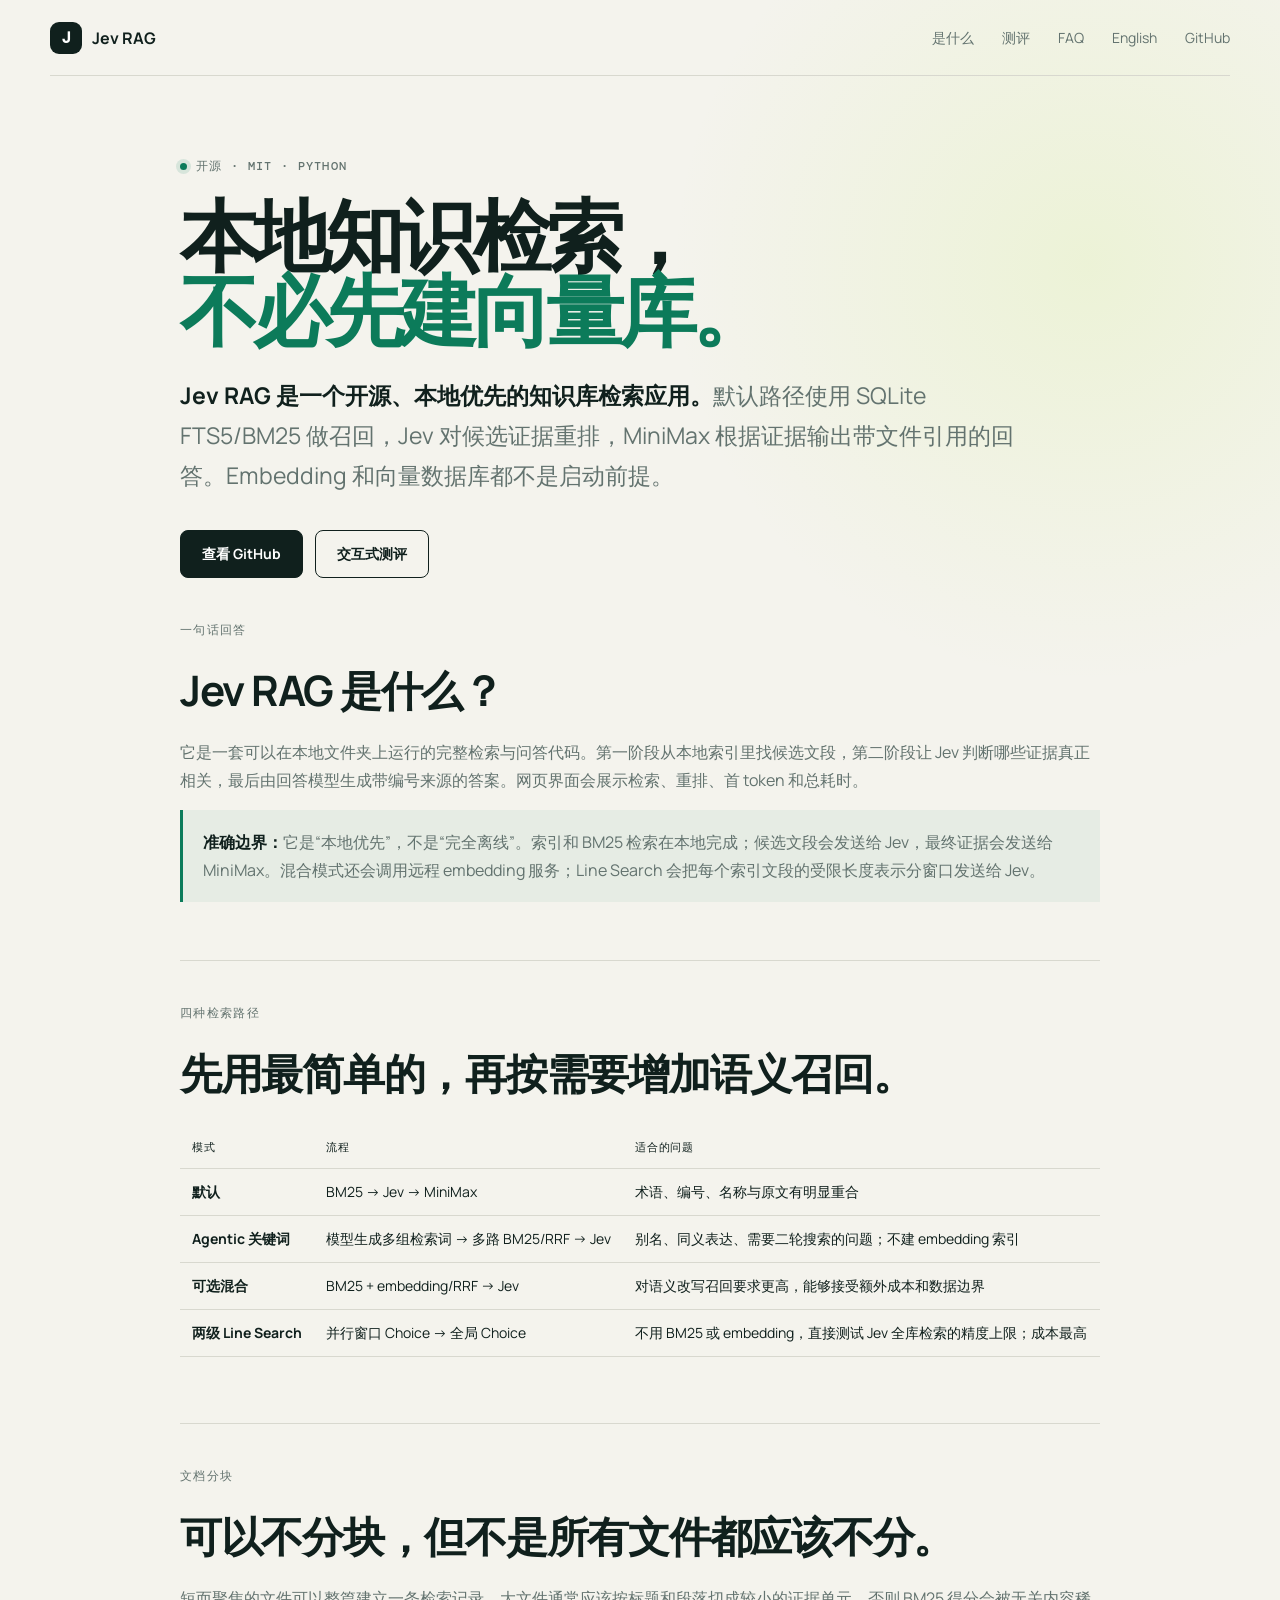
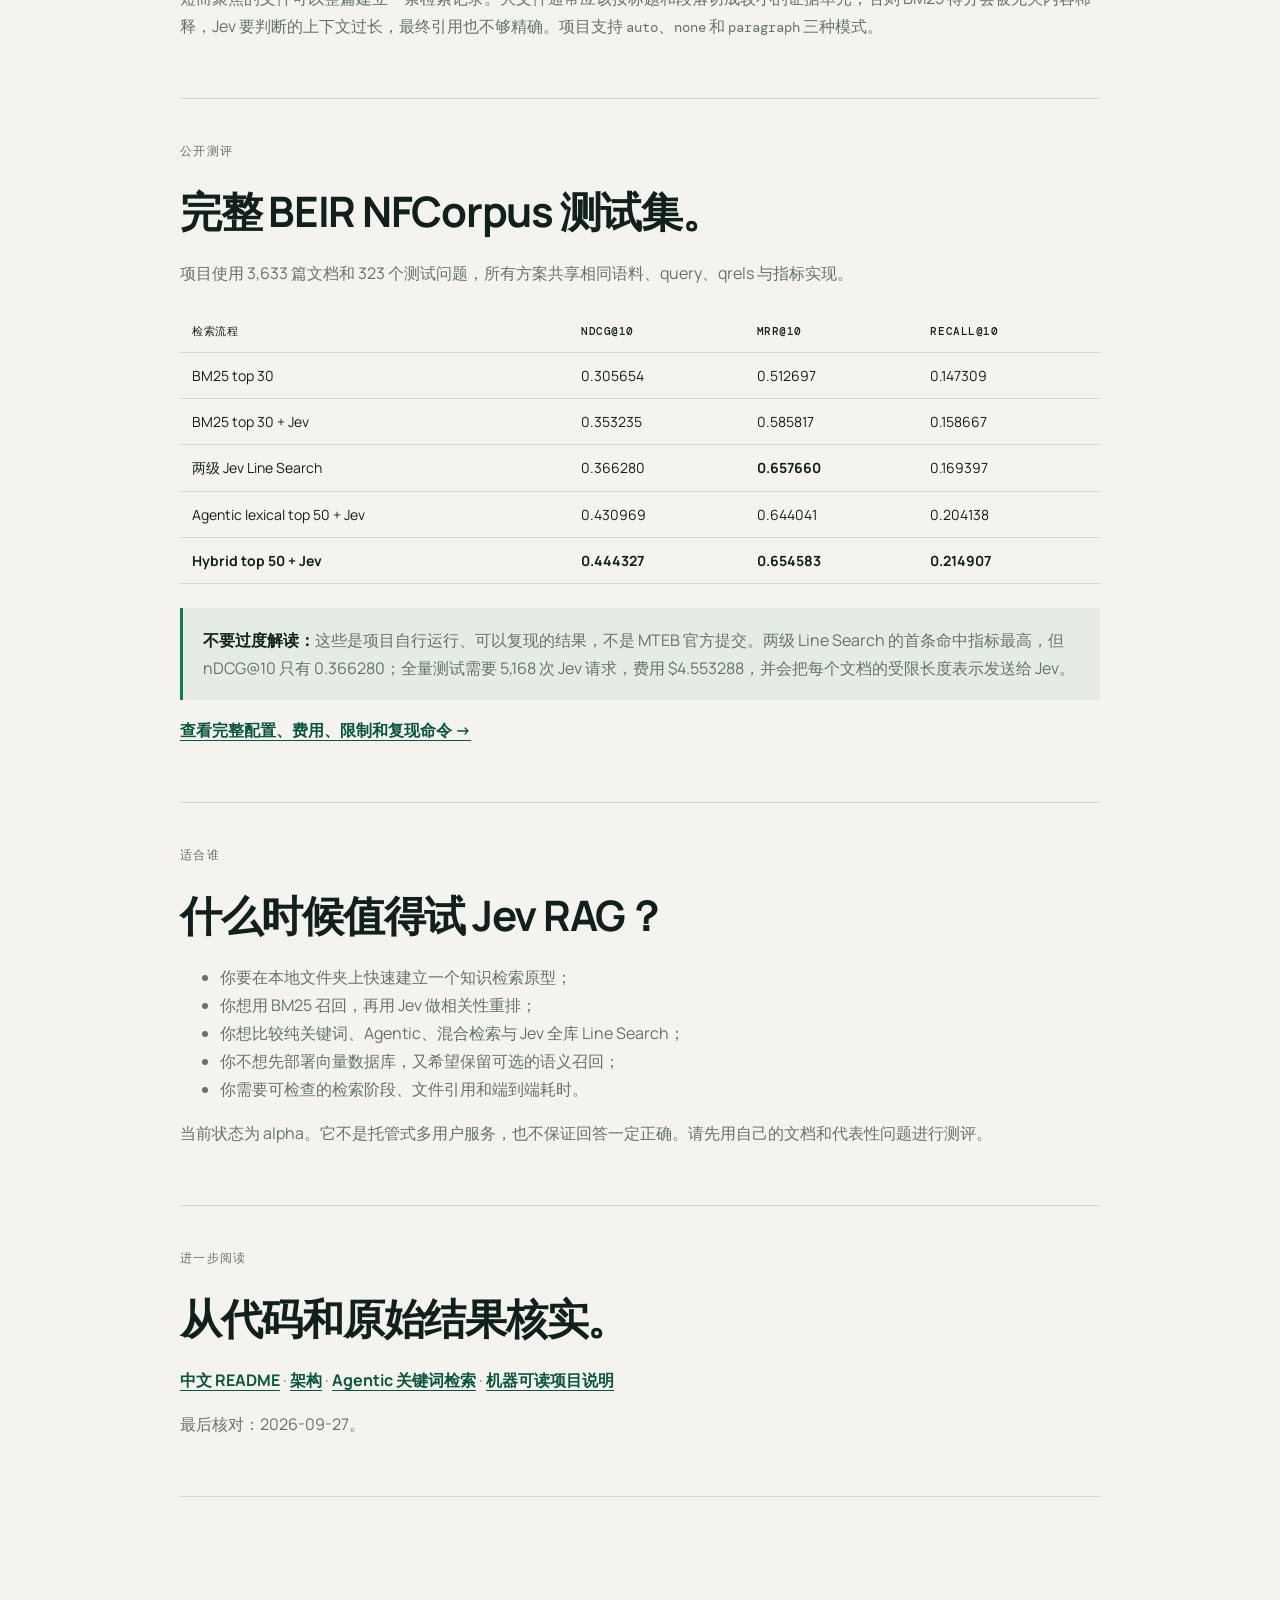
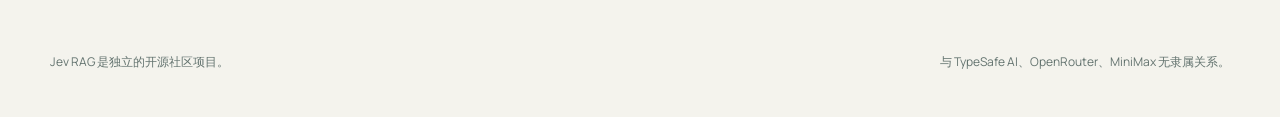
==== site/zh/index.html @ eb1ce89d "Add two-level Jev Line Search" ====
<!doctype html>
<html lang="zh-CN">
  <head>
    <meta charset="utf-8" />
    <meta name="viewport" content="width=device-width, initial-scale=1" />
    <title>Jev RAG 中文介绍 — 不依赖向量数据库的本地知识库检索</title>
    <meta name="description" content="Jev RAG 是一个开源的本地知识库检索工具：默认使用 SQLite BM25 + Jev，也支持 Agentic、Embedding 混合检索与两级 Jev Line Search。" />
    <meta name="robots" content="index, follow, max-image-preview:large, max-snippet:-1" />
    <link rel="canonical" href="https://aifabrice.github.io/jev-rag/zh/" />
    <link rel="alternate" hreflang="en" href="https://aifabrice.github.io/jev-rag/" />
    <link rel="alternate" hreflang="zh-CN" href="https://aifabrice.github.io/jev-rag/zh/" />
    <meta property="og:title" content="Jev RAG — 不依赖向量数据库的本地知识库检索" />
    <meta property="og:description" content="BM25 + Jev 默认路径，并可切换 Agentic、Embedding 与两级 Jev Line Search。" />
    <meta property="og:type" content="website" />
    <meta property="og:url" content="https://aifabrice.github.io/jev-rag/zh/" />
    <meta property="og:image" content="https://raw.githubusercontent.com/aifabrice/jev-rag/main/docs/assets/social-preview.png" />
    <link rel="preconnect" href="https://fonts.googleapis.com" />
    <link rel="preconnect" href="https://fonts.gstatic.com" crossorigin />
    <link href="https://fonts.googleapis.com/css2?family=DM+Mono:wght@400;500&family=Manrope:wght@400;500;600;700&display=swap" rel="stylesheet" />
    <link rel="stylesheet" href="../styles.css" />
    <script type="application/ld+json">
      {
        "@context": "https://schema.org",
        "@type": "TechArticle",
        "headline": "Jev RAG：不依赖向量数据库的本地知识库检索",
        "description": "Jev RAG 中文项目介绍、技术路径、适用场景与公开测评说明。",
        "inLanguage": "zh-CN",
        "dateModified": "2026-09-27",
        "mainEntity": {"@id": "https://aifabrice.github.io/jev-rag/#software"},
        "isPartOf": {"@id": "https://aifabrice.github.io/jev-rag/#website"}
      }
    </script>
  </head>
  <body>
    <div class="page-shell">
      <header class="nav" aria-label="主导航">
        <a class="brand" href="../" aria-label="Jev RAG 首页"><span class="brand-mark" aria-hidden="true">J</span><span>Jev RAG</span></a>
        <nav><a href="#what">是什么</a><a href="#benchmark">测评</a><a href="../faq.html">FAQ</a><a href="../" lang="en">English</a><a href="https://github.com/aifabrice/jev-rag">GitHub</a></nav>
      </header>

      <main class="content-page">
        <p class="eyebrow"><span></span> 开源 · MIT · Python</p>
        <h1>本地知识检索，<br /><em>不必先建向量库。</em></h1>
        <p class="lede"><strong>Jev RAG 是一个开源、本地优先的知识库检索应用。</strong>默认路径使用 SQLite FTS5/BM25 做召回，Jev 对候选证据重排，MiniMax 根据证据输出带文件引用的回答。Embedding 和向量数据库都不是启动前提。</p>
        <div class="hero-actions"><a class="button primary" href="https://github.com/aifabrice/jev-rag">查看 GitHub</a><a class="button secondary" href="../#benchmark">交互式测评</a></div>

        <section id="what">
          <p class="kicker">一句话回答</p>
          <h2>Jev RAG 是什么？</h2>
          <p>它是一套可以在本地文件夹上运行的完整检索与问答代码。第一阶段从本地索引里找候选文段，第二阶段让 Jev 判断哪些证据真正相关，最后由回答模型生成带编号来源的答案。网页界面会展示检索、重排、首 token 和总耗时。</p>
          <p class="source-note"><strong>准确边界：</strong>它是“本地优先”，不是“完全离线”。索引和 BM25 检索在本地完成；候选文段会发送给 Jev，最终证据会发送给 MiniMax。混合模式还会调用远程 embedding 服务；Line Search 会把每个索引文段的受限长度表示分窗口发送给 Jev。</p>
        </section>

        <section>
          <p class="kicker">四种检索路径</p>
          <h2>先用最简单的，再按需要增加语义召回。</h2>
          <table>
            <thead><tr><th>模式</th><th>流程</th><th>适合的问题</th></tr></thead>
            <tbody>
              <tr><td><strong>默认</strong></td><td>BM25 → Jev → MiniMax</td><td>术语、编号、名称与原文有明显重合</td></tr>
              <tr><td><strong>Agentic 关键词</strong></td><td>模型生成多组检索词 → 多路 BM25/RRF → Jev</td><td>别名、同义表达、需要二轮搜索的问题；不建 embedding 索引</td></tr>
              <tr><td><strong>可选混合</strong></td><td>BM25 + embedding/RRF → Jev</td><td>对语义改写召回要求更高，能够接受额外成本和数据边界</td></tr>
              <tr><td><strong>两级 Line Search</strong></td><td>并行窗口 Choice → 全局 Choice</td><td>不用 BM25 或 embedding，直接测试 Jev 全库检索的精度上限；成本最高</td></tr>
            </tbody>
          </table>
        </section>

        <section>
          <p class="kicker">文档分块</p>
          <h2>可以不分块，但不是所有文件都应该不分。</h2>
          <p>短而聚焦的文件可以整篇建立一条检索记录。大文件通常应该按标题和段落切成较小的证据单元，否则 BM25 得分会被无关内容稀释，Jev 要判断的上下文过长，最终引用也不够精确。项目支持 <code>auto</code>、<code>none</code> 和 <code>paragraph</code> 三种模式。</p>
        </section>

        <section id="benchmark">
          <p class="kicker">公开测评</p>
          <h2>完整 BEIR NFCorpus 测试集。</h2>
          <p>项目使用 3,633 篇文档和 323 个测试问题，所有方案共享相同语料、query、qrels 与指标实现。</p>
          <table>
            <thead><tr><th>检索流程</th><th>nDCG@10</th><th>MRR@10</th><th>Recall@10</th></tr></thead>
            <tbody>
              <tr><td>BM25 top 30</td><td>0.305654</td><td>0.512697</td><td>0.147309</td></tr>
              <tr><td>BM25 top 30 + Jev</td><td>0.353235</td><td>0.585817</td><td>0.158667</td></tr>
              <tr><td>两级 Jev Line Search</td><td>0.366280</td><td><strong>0.657660</strong></td><td>0.169397</td></tr>
              <tr><td>Agentic lexical top 50 + Jev</td><td>0.430969</td><td>0.644041</td><td>0.204138</td></tr>
              <tr><td><strong>Hybrid top 50 + Jev</strong></td><td><strong>0.444327</strong></td><td><strong>0.654583</strong></td><td><strong>0.214907</strong></td></tr>
            </tbody>
          </table>
          <p class="source-note"><strong>不要过度解读：</strong>这些是项目自行运行、可以复现的结果，不是 MTEB 官方提交。两级 Line Search 的首条命中指标最高，但 nDCG@10 只有 0.366280；全量测试需要 5,168 次 Jev 请求，费用 $4.553288，并会把每个文档的受限长度表示发送给 Jev。</p>
          <p><a class="text-link" href="https://github.com/aifabrice/jev-rag/blob/main/benchmarks/NFCORPUS_RESULTS.md">查看完整配置、费用、限制和复现命令 →</a></p>
        </section>

        <section>
          <p class="kicker">适合谁</p>
          <h2>什么时候值得试 Jev RAG？</h2>
          <ul>
            <li>你要在本地文件夹上快速建立一个知识检索原型；</li>
            <li>你想用 BM25 召回，再用 Jev 做相关性重排；</li>
            <li>你想比较纯关键词、Agentic、混合检索与 Jev 全库 Line Search；</li>
            <li>你不想先部署向量数据库，又希望保留可选的语义召回；</li>
            <li>你需要可检查的检索阶段、文件引用和端到端耗时。</li>
          </ul>
          <p>当前状态为 alpha。它不是托管式多用户服务，也不保证回答一定正确。请先用自己的文档和代表性问题进行测评。</p>
        </section>

        <section>
          <p class="kicker">进一步阅读</p>
          <h2>从代码和原始结果核实。</h2>
          <p><a class="text-link" href="https://github.com/aifabrice/jev-rag/blob/main/README.zh-CN.md">中文 README</a> · <a class="text-link" href="https://github.com/aifabrice/jev-rag/blob/main/docs/ARCHITECTURE.md">架构</a> · <a class="text-link" href="https://github.com/aifabrice/jev-rag/blob/main/docs/AGENTIC_LEXICAL_SEARCH_ZH.md">Agentic 关键词检索</a> · <a class="text-link" href="../llms.txt">机器可读项目说明</a></p>
          <p>最后核对：2026-09-27。</p>
        </section>
      </main>

      <footer><span>Jev RAG 是独立的开源社区项目。</span><span>与 TypeSafe AI、OpenRouter、MiniMax 无隶属关系。</span></footer>
    </div>
  </body>
</html>
---- site/styles.css ----
:root {
  --ink: #10201d; --muted: #63736f; --paper: #f4f3ed; --panel: #fbfaf5;
  --line: #d8d8cf; --green: #0c7b5a; --green-deep: #07563f; --lime: #c9f071;
  --orange: #e28743; --mono: "DM Mono", ui-monospace, SFMono-Regular, Menlo, monospace;
  --sans: "Manrope", system-ui, sans-serif;
}
* { box-sizing: border-box; }
html { scroll-behavior: smooth; }
body { margin: 0; color: var(--ink); background: radial-gradient(circle at 85% 8%, rgba(201,240,113,.18), transparent 26rem), var(--paper); font-family: var(--sans); }
a { color: inherit; } button { font: inherit; }
.page-shell { width: min(1180px, calc(100% - 40px)); margin: 0 auto; }
.nav { min-height: 76px; display: flex; align-items: center; justify-content: space-between; border-bottom: 1px solid var(--line); }
.brand { display: inline-flex; align-items: center; gap: 10px; font-weight: 700; text-decoration: none; }
.brand-mark { width: 32px; height: 32px; display: grid; place-items: center; color: white; background: var(--ink); border-radius: 9px; font-family: var(--mono); }
.nav nav { display: flex; gap: 28px; } .nav nav a { font-size: 14px; color: var(--muted); text-decoration: none; } .nav nav a:hover { color: var(--ink); }
.hero { padding: 104px 0 70px; max-width: 960px; }
.eyebrow, .kicker { margin: 0 0 20px; color: var(--green-deep); font: 500 12px/1 var(--mono); letter-spacing: .11em; text-transform: uppercase; }
.eyebrow { display: flex; align-items: center; gap: 9px; } .eyebrow span { width: 7px; height: 7px; border-radius: 50%; background: var(--green); box-shadow: 0 0 0 4px rgba(12,123,90,.12); }
h1, h2, h3, p { margin-top: 0; }
h1 { margin-bottom: 28px; font-size: clamp(52px, 8vw, 98px); line-height: .96; letter-spacing: -.062em; font-weight: 600; }
h1 em { color: var(--green); font-style: normal; }
.lede { max-width: 790px; color: var(--muted); font-size: clamp(18px, 2.2vw, 23px); line-height: 1.65; }
.hero-actions { display: flex; flex-wrap: wrap; gap: 12px; margin-top: 34px; }
.button { display: inline-flex; min-height: 48px; padding: 0 21px; align-items: center; justify-content: center; border: 1px solid var(--ink); border-radius: 8px; font-size: 14px; font-weight: 700; text-decoration: none; transition: transform .18s ease, box-shadow .18s ease; }
.button:hover { transform: translateY(-2px); box-shadow: 0 8px 24px rgba(16,32,29,.12); } .button.primary { color: white; background: var(--ink); } .button.secondary { background: transparent; }
.command { width: fit-content; max-width: 100%; margin-top: 28px; padding: 13px 14px; display: flex; align-items: center; gap: 10px; color: #dce9e5; background: #172724; border: 1px solid #2e3f3b; border-radius: 8px; font: 13px var(--mono); }
.command > span { color: var(--lime); } .command code { overflow: hidden; text-overflow: ellipsis; white-space: nowrap; } .command button { margin-left: auto; padding: 5px 8px; color: #a9bbb6; background: transparent; border: 0; cursor: pointer; font: 11px var(--mono); }
.proof-grid { display: grid; grid-template-columns: repeat(4, 1fr); border: 1px solid var(--line); border-radius: 12px; overflow: hidden; background: rgba(251,250,245,.65); }
.proof-grid article { min-height: 150px; padding: 26px; border-right: 1px solid var(--line); display: flex; flex-direction: column; justify-content: space-between; } .proof-grid article:last-child { border-right: 0; }
.proof-grid strong { font: 500 38px var(--mono); } .proof-grid span { max-width: 180px; color: var(--muted); font-size: 13px; line-height: 1.45; }
.section { padding: 112px 0; border-bottom: 1px solid var(--line); }
.section-heading { display: grid; grid-template-columns: 1.2fr .8fr; gap: 80px; align-items: end; margin-bottom: 48px; }
.section h2 { margin-bottom: 0; font-size: clamp(36px, 5vw, 62px); line-height: 1.04; letter-spacing: -.045em; }
.section-heading > p { margin-bottom: 4px; color: var(--muted); line-height: 1.7; }
.benchmark-panel { display: grid; grid-template-columns: 390px 1fr; border: 1px solid var(--line); border-radius: 14px; overflow: hidden; background: var(--panel); }
.pipeline-list { border-right: 1px solid var(--line); }
.pipeline-option { width: 100%; padding: 17px 22px; display: flex; gap: 18px; text-align: left; color: var(--ink); background: transparent; border: 0; border-bottom: 1px solid var(--line); cursor: pointer; }
.pipeline-option:last-child { border-bottom: 0; } .pipeline-option:hover { background: #f0f1e7; } .pipeline-option.active { color: white; background: var(--green-deep); }
.pipeline-option > span { padding-top: 2px; color: #8c9a96; font: 11px var(--mono); } .pipeline-option.active > span { color: var(--lime); }
.pipeline-option div { display: grid; gap: 4px; } .pipeline-option strong { font-size: 14px; } .pipeline-option small { color: #889792; font-size: 11px; } .pipeline-option.active small { color: #b9cdc6; }
.metric-stage { min-height: 465px; padding: 42px; display: grid; grid-template-columns: .7fr 1.3fr; gap: 54px; align-items: center; }
.metric-lead span { display: block; min-height: 40px; color: var(--muted); font-size: 13px; } .metric-lead strong { display: block; margin: 10px 0 5px; color: var(--green); font: 500 clamp(44px, 6vw, 72px) var(--mono); letter-spacing: -.06em; } .metric-lead small { color: var(--muted); font: 12px var(--mono); }
.metric-bars { display: grid; gap: 27px; } .metric-row > div:first-child { display: flex; justify-content: space-between; margin-bottom: 10px; font: 12px var(--mono); } .metric-row output { color: var(--green-deep); }
.bar { height: 7px; background: #e1e4d9; border-radius: 99px; overflow: hidden; } .bar i { display: block; height: 100%; width: 0; background: linear-gradient(90deg, var(--green-deep), var(--lime)); border-radius: inherit; transition: width .45s cubic-bezier(.2,.8,.2,1); }
.pipeline-note { grid-column: 1 / -1; margin: -5px 0 0; padding-top: 22px; color: var(--muted); border-top: 1px solid var(--line); font-size: 13px; line-height: 1.6; }
.benchmark-caveat { margin-top: 20px; padding: 22px 24px; color: var(--muted); border-left: 3px solid var(--orange); background: rgba(226,135,67,.07); font-size: 13px; line-height: 1.65; } .benchmark-caveat strong { color: var(--ink); } .benchmark-caveat a { margin-left: 8px; color: var(--green-deep); font-weight: 700; }
.flow { display: grid; grid-template-columns: 1fr 70px 1.25fr 70px 1fr 70px 1fr; align-items: center; margin-top: 52px; }
.flow-card { min-height: 152px; padding: 22px; display: flex; flex-direction: column; justify-content: center; border: 1px solid var(--line); border-radius: 12px; background: var(--panel); }
.flow-card small { margin-bottom: 20px; color: var(--green); font: 10px var(--mono); text-transform: uppercase; letter-spacing: .1em; } .flow-card strong { margin-bottom: 8px; font-size: 16px; } .flow-card span { color: var(--muted); font-size: 12px; line-height: 1.5; }
.flow-card.accent { color: white; background: var(--green-deep); border-color: var(--green-deep); } .flow-card.accent small { color: var(--lime); } .flow-card.accent span { color: #c1d4ce; }
.flow-stack { display: grid; gap: 10px; } .flow-stack .flow-card { min-height: 118px; } .flow-card.optional { border-style: dashed; background: transparent; }
.connector { display: flex; align-items: center; color: var(--muted); font: 9px var(--mono); text-transform: uppercase; } .connector::before, .connector::after { content: ""; height: 1px; flex: 1; background: var(--line); } .connector span { padding: 0 5px; transform: rotate(-90deg); }
.tradeoffs { display: grid; grid-template-columns: .55fr 1.45fr; gap: 80px; } .tradeoff-grid { display: grid; gap: 14px; }
.tradeoff-grid article { padding: 28px; border: 1px solid var(--line); border-radius: 12px; background: rgba(251,250,245,.6); } .tradeoff-grid h3 { margin: 18px 0 9px; font-size: 18px; } .tradeoff-grid p { margin-bottom: 0; color: var(--muted); font-size: 14px; line-height: 1.65; }
.signal { padding: 5px 8px; border-radius: 4px; font: 10px var(--mono); text-transform: uppercase; } .signal.good { color: var(--green-deep); background: rgba(201,240,113,.45); } .signal.warn { color: #824b23; background: rgba(226,135,67,.16); } .signal.neutral { color: #53625e; background: #e3e5df; }
.answer-block { display: grid; grid-template-columns: .72fr 1.28fr; gap: 80px; }
.answer-copy { max-width: 760px; }
.answer-copy p { color: var(--muted); font-size: 17px; line-height: 1.75; }
.answer-copy strong { color: var(--ink); }
.fact-links { display: flex; flex-wrap: wrap; gap: 20px; padding-top: 12px; }
.fact-links a, .text-link { color: var(--green-deep); font-weight: 700; text-decoration-thickness: 1px; text-underline-offset: 4px; }
.content-page { max-width: 920px; margin: 0 auto; padding: 80px 0 110px; }
.content-page h1 { font-size: clamp(44px, 7vw, 78px); }
.content-page .lede { max-width: 850px; }
.content-page section { padding: 42px 0; border-bottom: 1px solid var(--line); }
.content-page h2 { margin-bottom: 18px; font-size: clamp(28px, 4vw, 42px); letter-spacing: -.03em; }
.content-page h3 { margin: 28px 0 10px; font-size: 20px; }
.content-page p, .content-page li { color: var(--muted); line-height: 1.75; }
.content-page strong { color: var(--ink); }
.content-page table { width: 100%; border-collapse: collapse; margin: 24px 0; font-size: 14px; }
.content-page th, .content-page td { padding: 13px 12px; text-align: left; border-bottom: 1px solid var(--line); vertical-align: top; }
.content-page th { color: var(--ink); font: 500 11px var(--mono); text-transform: uppercase; letter-spacing: .05em; }
.content-page code { font-family: var(--mono); font-size: .9em; }
.source-note { padding: 18px 20px; border-left: 3px solid var(--green); background: rgba(12,123,90,.06); }
.question-list { display: grid; gap: 14px; }
.question-card { padding: 24px; border: 1px solid var(--line); border-radius: 12px; background: rgba(251,250,245,.65); }
.question-card h2, .question-card h3 { margin-top: 0; }
.question-card p:last-child { margin-bottom: 0; }
.breadcrumbs { margin-bottom: 30px; color: var(--muted); font: 12px var(--mono); }
.cta { text-align: center; } .cta .kicker { margin-bottom: 24px; } .cta .hero-actions { justify-content: center; }
footer { min-height: 110px; display: flex; justify-content: space-between; align-items: center; gap: 20px; color: var(--muted); font-size: 12px; }
@media (max-width: 900px) {
  .proof-grid { grid-template-columns: repeat(2, 1fr); } .proof-grid article:nth-child(2) { border-right: 0; } .proof-grid article:nth-child(-n+2) { border-bottom: 1px solid var(--line); }
  .section-heading, .tradeoffs, .answer-block { grid-template-columns: 1fr; gap: 28px; } .benchmark-panel { grid-template-columns: 1fr; } .pipeline-list { border-right: 0; border-bottom: 1px solid var(--line); }
  .flow { grid-template-columns: 1fr; gap: 12px; } .connector { min-height: 36px; flex-direction: column; } .connector::before, .connector::after { width: 1px; } .connector span { transform: none; padding: 5px; }
}
@media (max-width: 620px) {
  .page-shell { width: min(100% - 24px, 1180px); } .nav nav a:not(:last-child) { display: none; } .hero { padding-top: 72px; } h1 { font-size: 50px; } .command { width: 100%; }
  .proof-grid { grid-template-columns: 1fr; } .proof-grid article { border-right: 0; border-bottom: 1px solid var(--line); } .proof-grid article:last-child { border-bottom: 0; }
  .section { padding: 78px 0; } .metric-stage { grid-template-columns: 1fr; gap: 35px; padding: 28px 22px; } .pipeline-note { grid-column: 1; } .benchmark-caveat a { display: block; margin: 8px 0 0; }
  footer { padding: 30px 0; align-items: flex-start; flex-direction: column; }
}
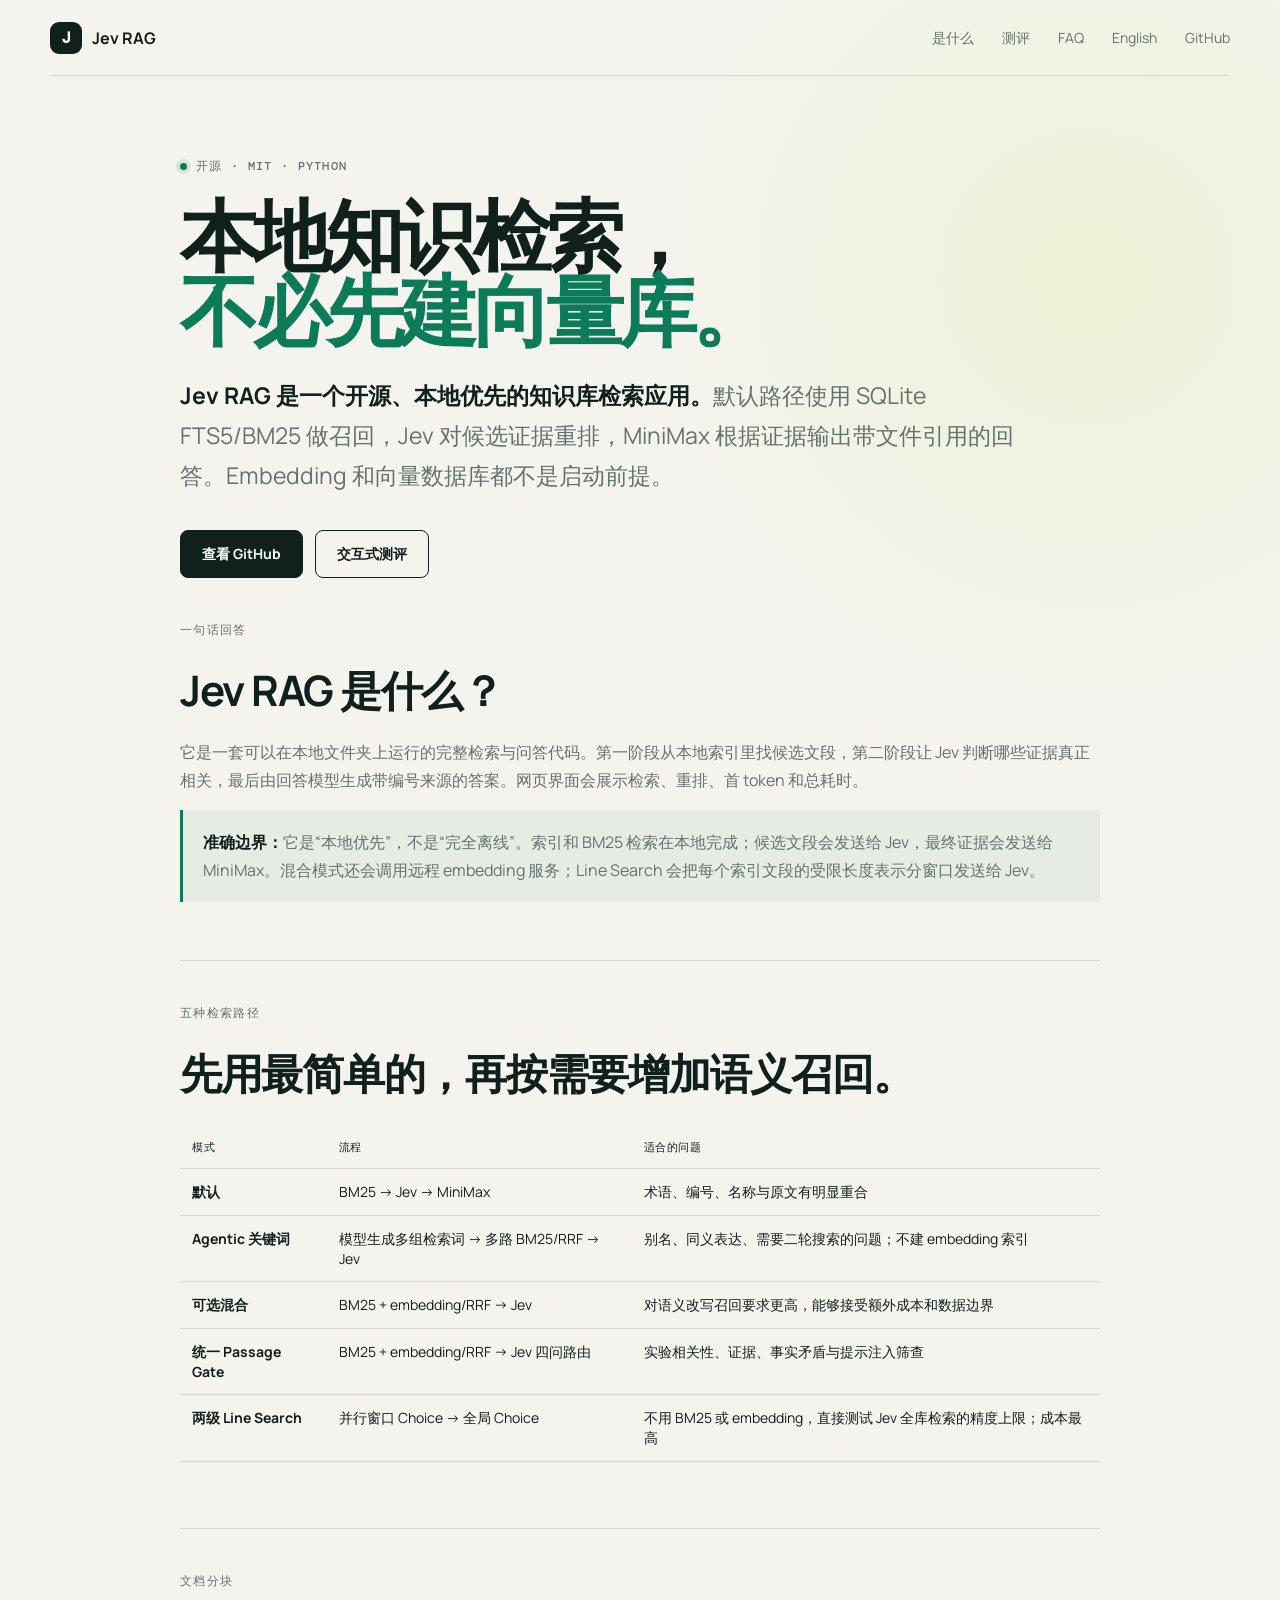
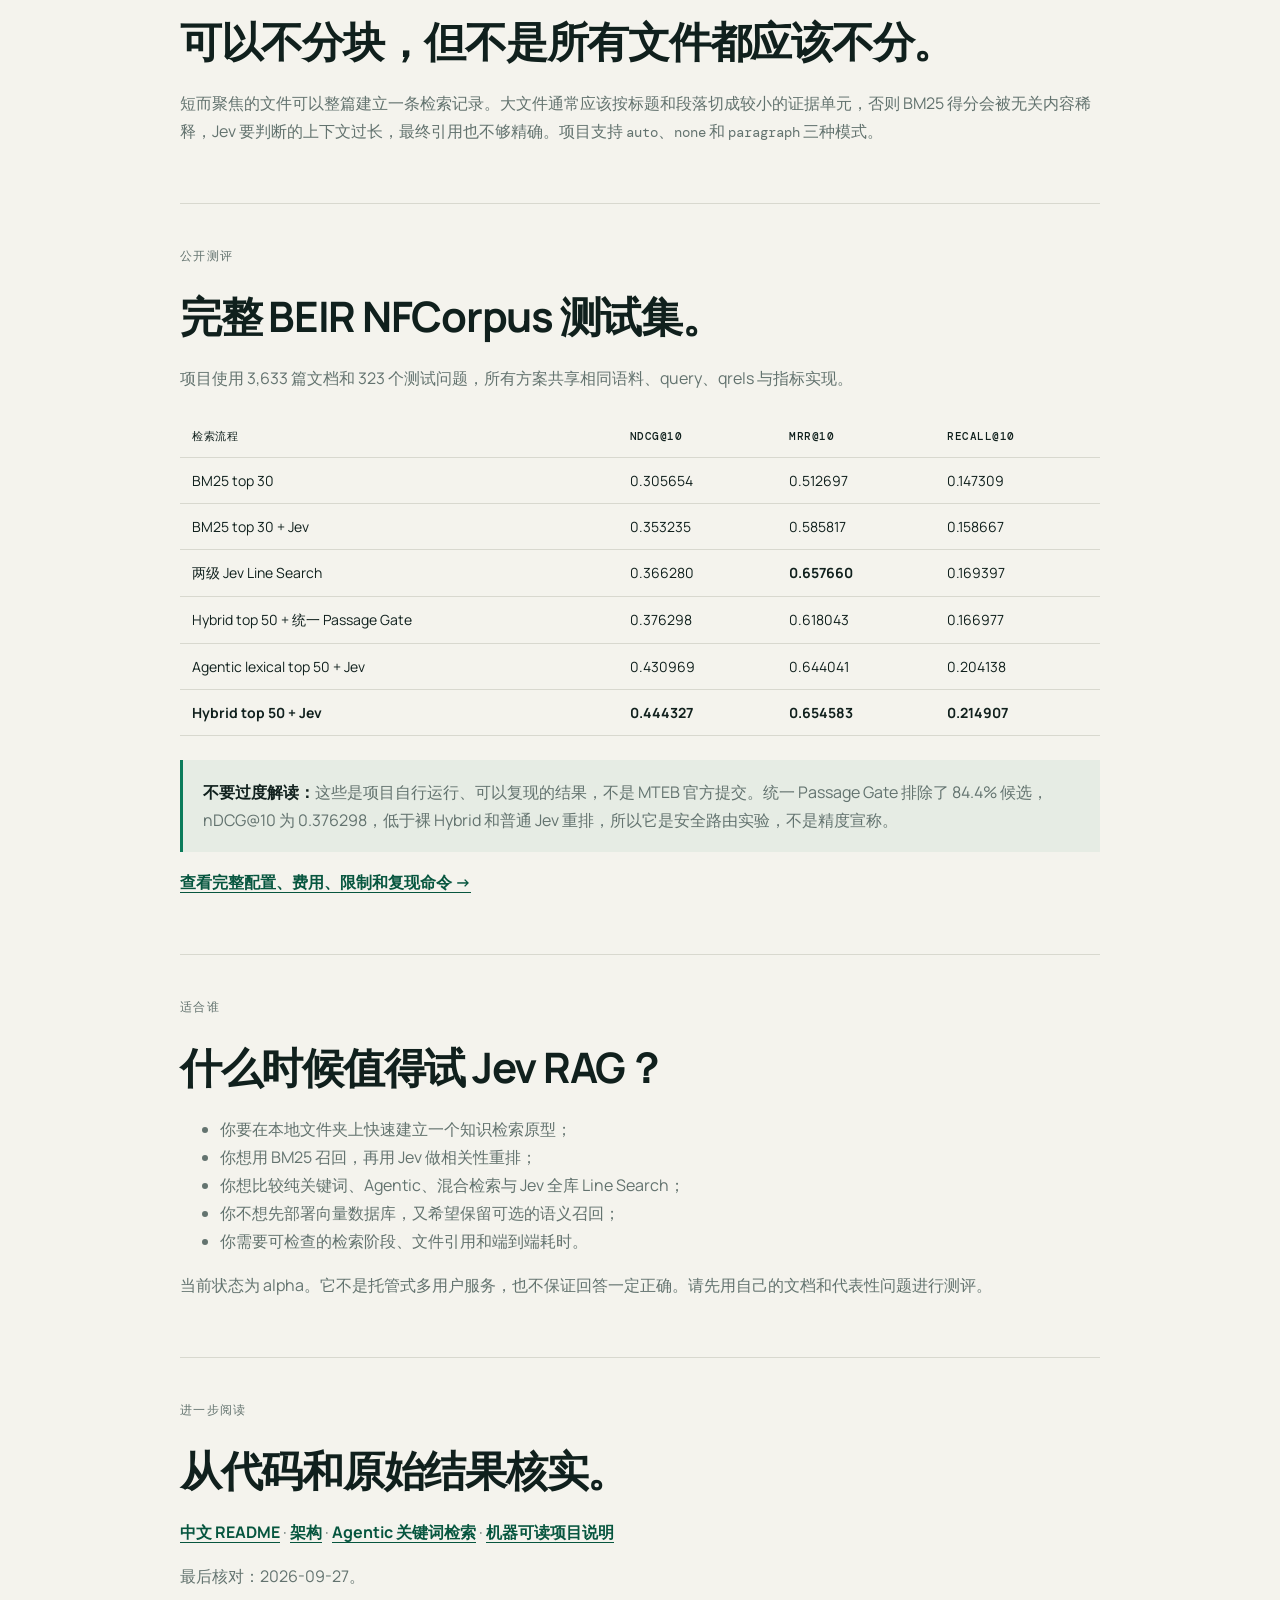
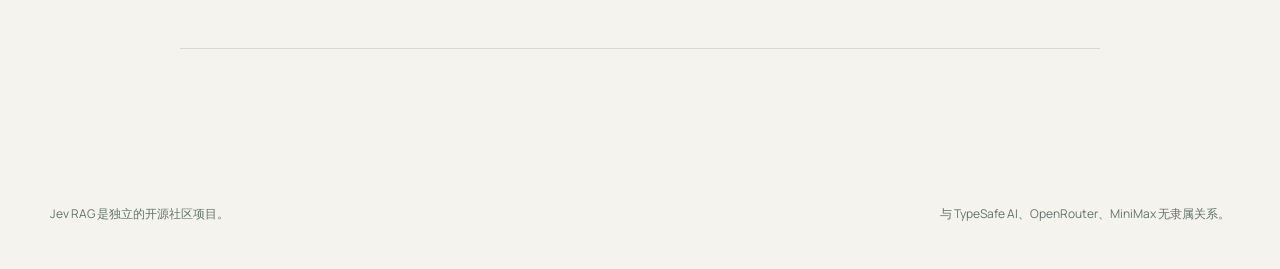
==== commit a7d495ee: "Add unified Jev passage gate mode" ====
--- a/site/zh/index.html
+++ b/site/zh/index.html
@@ -4,7 +4,7 @@
     <meta charset="utf-8" />
     <meta name="viewport" content="width=device-width, initial-scale=1" />
     <title>Jev RAG 中文介绍 — 不依赖向量数据库的本地知识库检索</title>
-    <meta name="description" content="Jev RAG 是一个开源的本地知识库检索工具：默认使用 SQLite BM25 + Jev，也支持 Agentic、Embedding 混合检索与两级 Jev Line Search。" />
+    <meta name="description" content="Jev RAG 是一个开源的本地知识库检索工具：默认使用 SQLite BM25 + Jev，也支持 Agentic、Embedding 混合检索、统一 Passage Gate 与两级 Jev Line Search。" />
     <meta name="robots" content="index, follow, max-image-preview:large, max-snippet:-1" />
     <link rel="canonical" href="https://aifabrice.github.io/jev-rag/zh/" />
     <link rel="alternate" hreflang="en" href="https://aifabrice.github.io/jev-rag/" />
@@ -52,7 +52,7 @@
         </section>
 
         <section>
-          <p class="kicker">四种检索路径</p>
+          <p class="kicker">五种检索路径</p>
           <h2>先用最简单的，再按需要增加语义召回。</h2>
           <table>
             <thead><tr><th>模式</th><th>流程</th><th>适合的问题</th></tr></thead>
@@ -60,6 +60,7 @@
               <tr><td><strong>默认</strong></td><td>BM25 → Jev → MiniMax</td><td>术语、编号、名称与原文有明显重合</td></tr>
               <tr><td><strong>Agentic 关键词</strong></td><td>模型生成多组检索词 → 多路 BM25/RRF → Jev</td><td>别名、同义表达、需要二轮搜索的问题；不建 embedding 索引</td></tr>
               <tr><td><strong>可选混合</strong></td><td>BM25 + embedding/RRF → Jev</td><td>对语义改写召回要求更高，能够接受额外成本和数据边界</td></tr>
+              <tr><td><strong>统一 Passage Gate</strong></td><td>BM25 + embedding/RRF → Jev 四问路由</td><td>实验相关性、证据、事实矛盾与提示注入筛查</td></tr>
               <tr><td><strong>两级 Line Search</strong></td><td>并行窗口 Choice → 全局 Choice</td><td>不用 BM25 或 embedding，直接测试 Jev 全库检索的精度上限；成本最高</td></tr>
             </tbody>
           </table>
@@ -81,11 +82,12 @@
               <tr><td>BM25 top 30</td><td>0.305654</td><td>0.512697</td><td>0.147309</td></tr>
               <tr><td>BM25 top 30 + Jev</td><td>0.353235</td><td>0.585817</td><td>0.158667</td></tr>
               <tr><td>两级 Jev Line Search</td><td>0.366280</td><td><strong>0.657660</strong></td><td>0.169397</td></tr>
+              <tr><td>Hybrid top 50 + 统一 Passage Gate</td><td>0.376298</td><td>0.618043</td><td>0.166977</td></tr>
               <tr><td>Agentic lexical top 50 + Jev</td><td>0.430969</td><td>0.644041</td><td>0.204138</td></tr>
               <tr><td><strong>Hybrid top 50 + Jev</strong></td><td><strong>0.444327</strong></td><td><strong>0.654583</strong></td><td><strong>0.214907</strong></td></tr>
             </tbody>
           </table>
-          <p class="source-note"><strong>不要过度解读：</strong>这些是项目自行运行、可以复现的结果，不是 MTEB 官方提交。两级 Line Search 的首条命中指标最高，但 nDCG@10 只有 0.366280；全量测试需要 5,168 次 Jev 请求，费用 $4.553288，并会把每个文档的受限长度表示发送给 Jev。</p>
+          <p class="source-note"><strong>不要过度解读：</strong>这些是项目自行运行、可以复现的结果，不是 MTEB 官方提交。统一 Passage Gate 排除了 84.4% 候选，nDCG@10 为 0.376298，低于裸 Hybrid 和普通 Jev 重排，所以它是安全路由实验，不是精度宣称。</p>
           <p><a class="text-link" href="https://github.com/aifabrice/jev-rag/blob/main/benchmarks/NFCORPUS_RESULTS.md">查看完整配置、费用、限制和复现命令 →</a></p>
         </section>
 
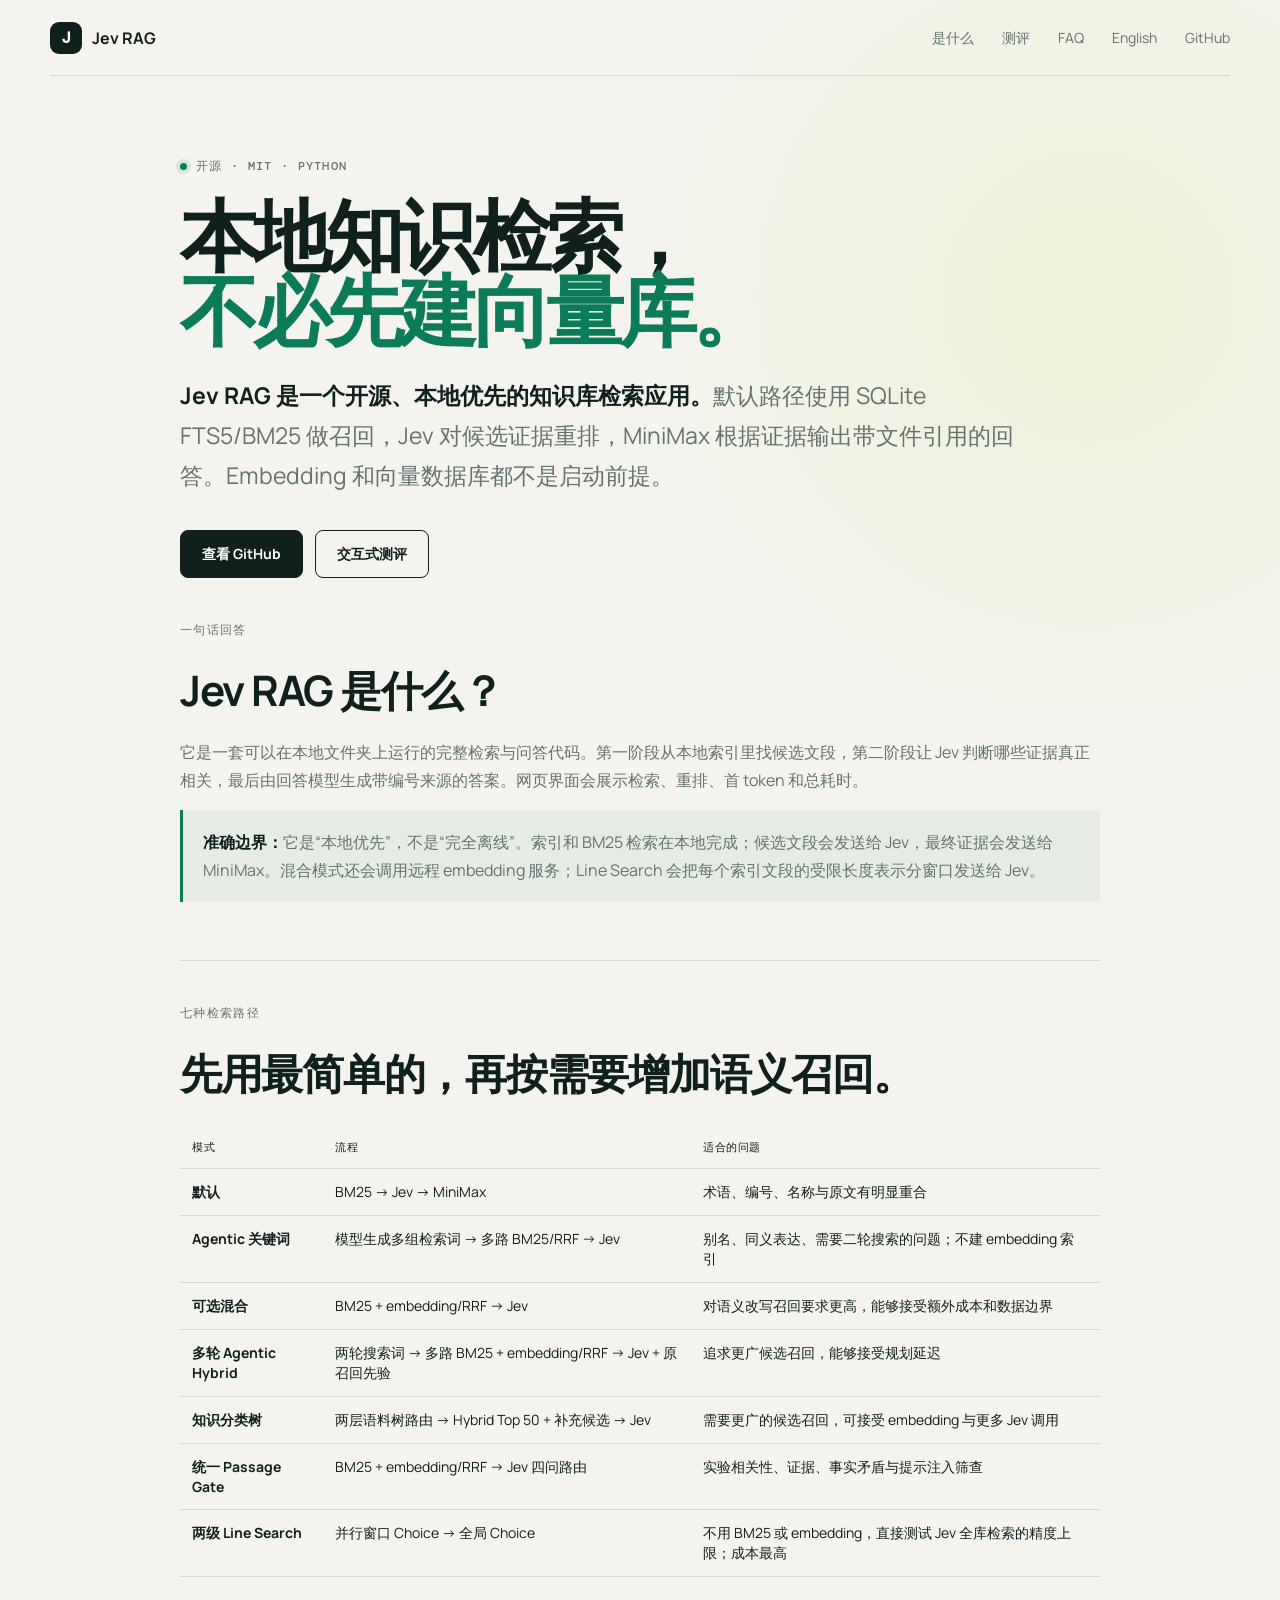
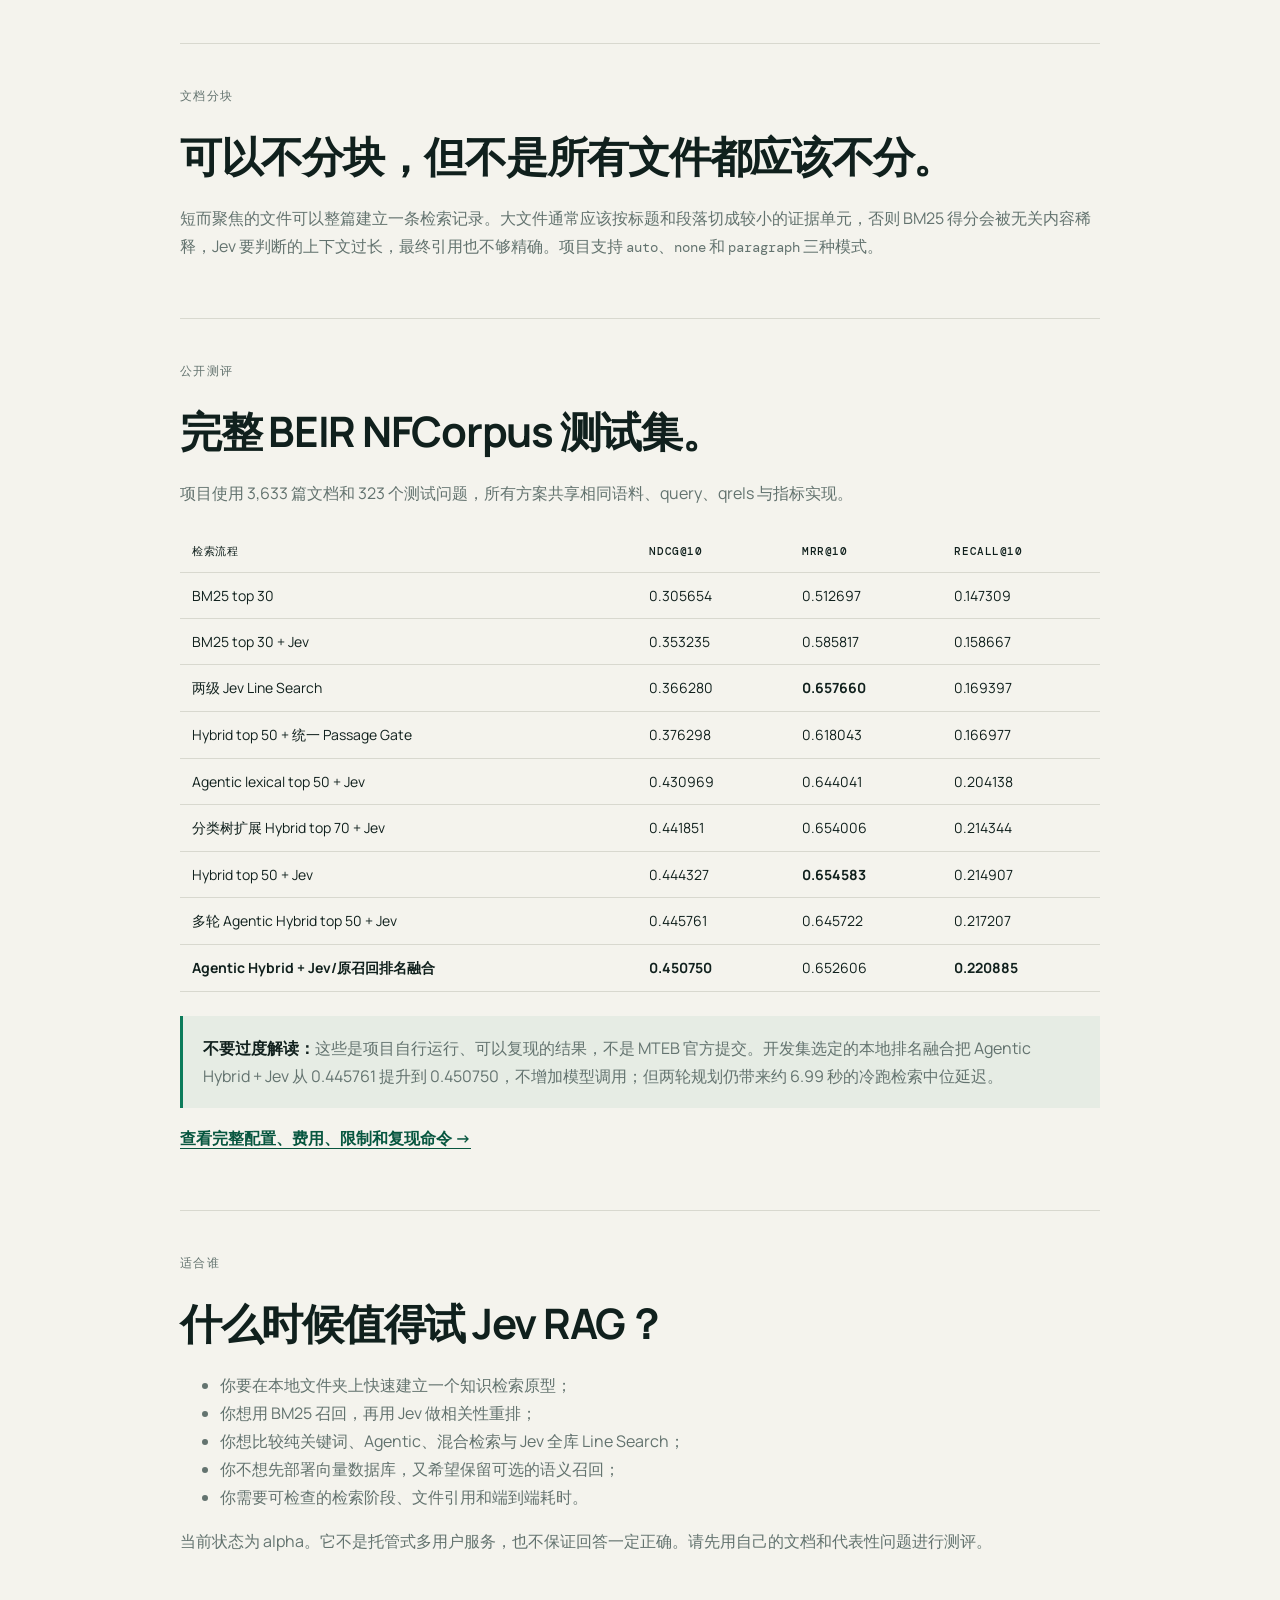
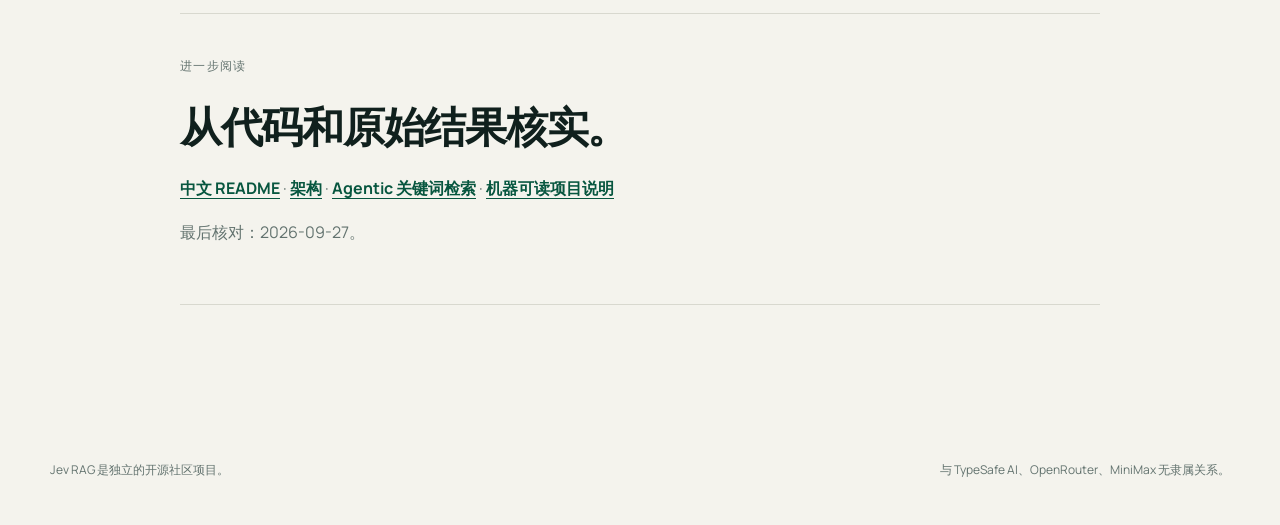
==== commit 89226937: "Add taxonomy and Agentic Hybrid retrieval" ====
--- a/site/zh/index.html
+++ b/site/zh/index.html
@@ -52,7 +52,7 @@
         </section>
 
         <section>
-          <p class="kicker">五种检索路径</p>
+          <p class="kicker">七种检索路径</p>
           <h2>先用最简单的，再按需要增加语义召回。</h2>
           <table>
             <thead><tr><th>模式</th><th>流程</th><th>适合的问题</th></tr></thead>
@@ -60,6 +60,8 @@
               <tr><td><strong>默认</strong></td><td>BM25 → Jev → MiniMax</td><td>术语、编号、名称与原文有明显重合</td></tr>
               <tr><td><strong>Agentic 关键词</strong></td><td>模型生成多组检索词 → 多路 BM25/RRF → Jev</td><td>别名、同义表达、需要二轮搜索的问题；不建 embedding 索引</td></tr>
               <tr><td><strong>可选混合</strong></td><td>BM25 + embedding/RRF → Jev</td><td>对语义改写召回要求更高，能够接受额外成本和数据边界</td></tr>
+              <tr><td><strong>多轮 Agentic Hybrid</strong></td><td>两轮搜索词 → 多路 BM25 + embedding/RRF → Jev + 原召回先验</td><td>追求更广候选召回，能够接受规划延迟</td></tr>
+              <tr><td><strong>知识分类树</strong></td><td>两层语料树路由 → Hybrid Top 50 + 补充候选 → Jev</td><td>需要更广的候选召回，可接受 embedding 与更多 Jev 调用</td></tr>
               <tr><td><strong>统一 Passage Gate</strong></td><td>BM25 + embedding/RRF → Jev 四问路由</td><td>实验相关性、证据、事实矛盾与提示注入筛查</td></tr>
               <tr><td><strong>两级 Line Search</strong></td><td>并行窗口 Choice → 全局 Choice</td><td>不用 BM25 或 embedding，直接测试 Jev 全库检索的精度上限；成本最高</td></tr>
             </tbody>
@@ -84,10 +86,13 @@
               <tr><td>两级 Jev Line Search</td><td>0.366280</td><td><strong>0.657660</strong></td><td>0.169397</td></tr>
               <tr><td>Hybrid top 50 + 统一 Passage Gate</td><td>0.376298</td><td>0.618043</td><td>0.166977</td></tr>
               <tr><td>Agentic lexical top 50 + Jev</td><td>0.430969</td><td>0.644041</td><td>0.204138</td></tr>
-              <tr><td><strong>Hybrid top 50 + Jev</strong></td><td><strong>0.444327</strong></td><td><strong>0.654583</strong></td><td><strong>0.214907</strong></td></tr>
+              <tr><td>分类树扩展 Hybrid top 70 + Jev</td><td>0.441851</td><td>0.654006</td><td>0.214344</td></tr>
+              <tr><td>Hybrid top 50 + Jev</td><td>0.444327</td><td><strong>0.654583</strong></td><td>0.214907</td></tr>
+              <tr><td>多轮 Agentic Hybrid top 50 + Jev</td><td>0.445761</td><td>0.645722</td><td>0.217207</td></tr>
+              <tr><td><strong>Agentic Hybrid + Jev/原召回排名融合</strong></td><td><strong>0.450750</strong></td><td>0.652606</td><td><strong>0.220885</strong></td></tr>
             </tbody>
           </table>
-          <p class="source-note"><strong>不要过度解读：</strong>这些是项目自行运行、可以复现的结果，不是 MTEB 官方提交。统一 Passage Gate 排除了 84.4% 候选，nDCG@10 为 0.376298，低于裸 Hybrid 和普通 Jev 重排，所以它是安全路由实验，不是精度宣称。</p>
+          <p class="source-note"><strong>不要过度解读：</strong>这些是项目自行运行、可以复现的结果，不是 MTEB 官方提交。开发集选定的本地排名融合把 Agentic Hybrid + Jev 从 0.445761 提升到 0.450750，不增加模型调用；但两轮规划仍带来约 6.99 秒的冷跑检索中位延迟。</p>
           <p><a class="text-link" href="https://github.com/aifabrice/jev-rag/blob/main/benchmarks/NFCORPUS_RESULTS.md">查看完整配置、费用、限制和复现命令 →</a></p>
         </section>
 
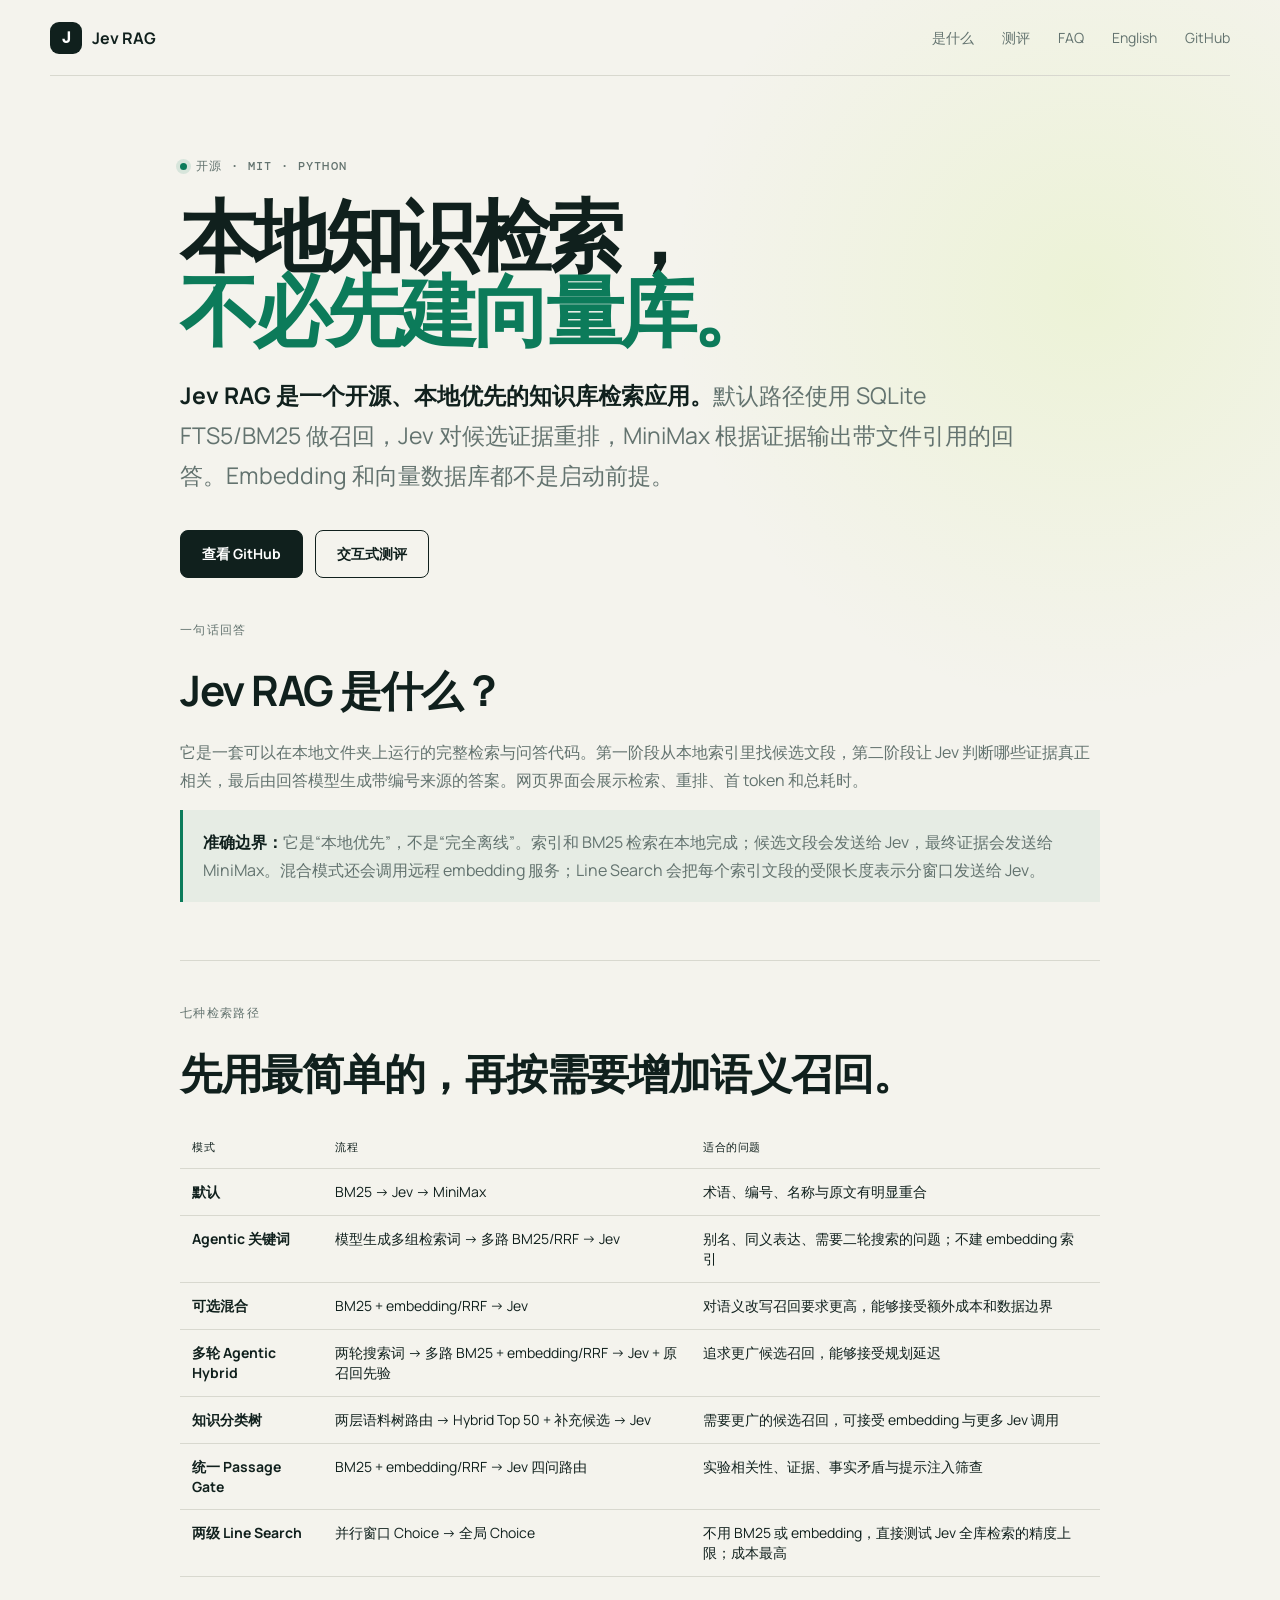
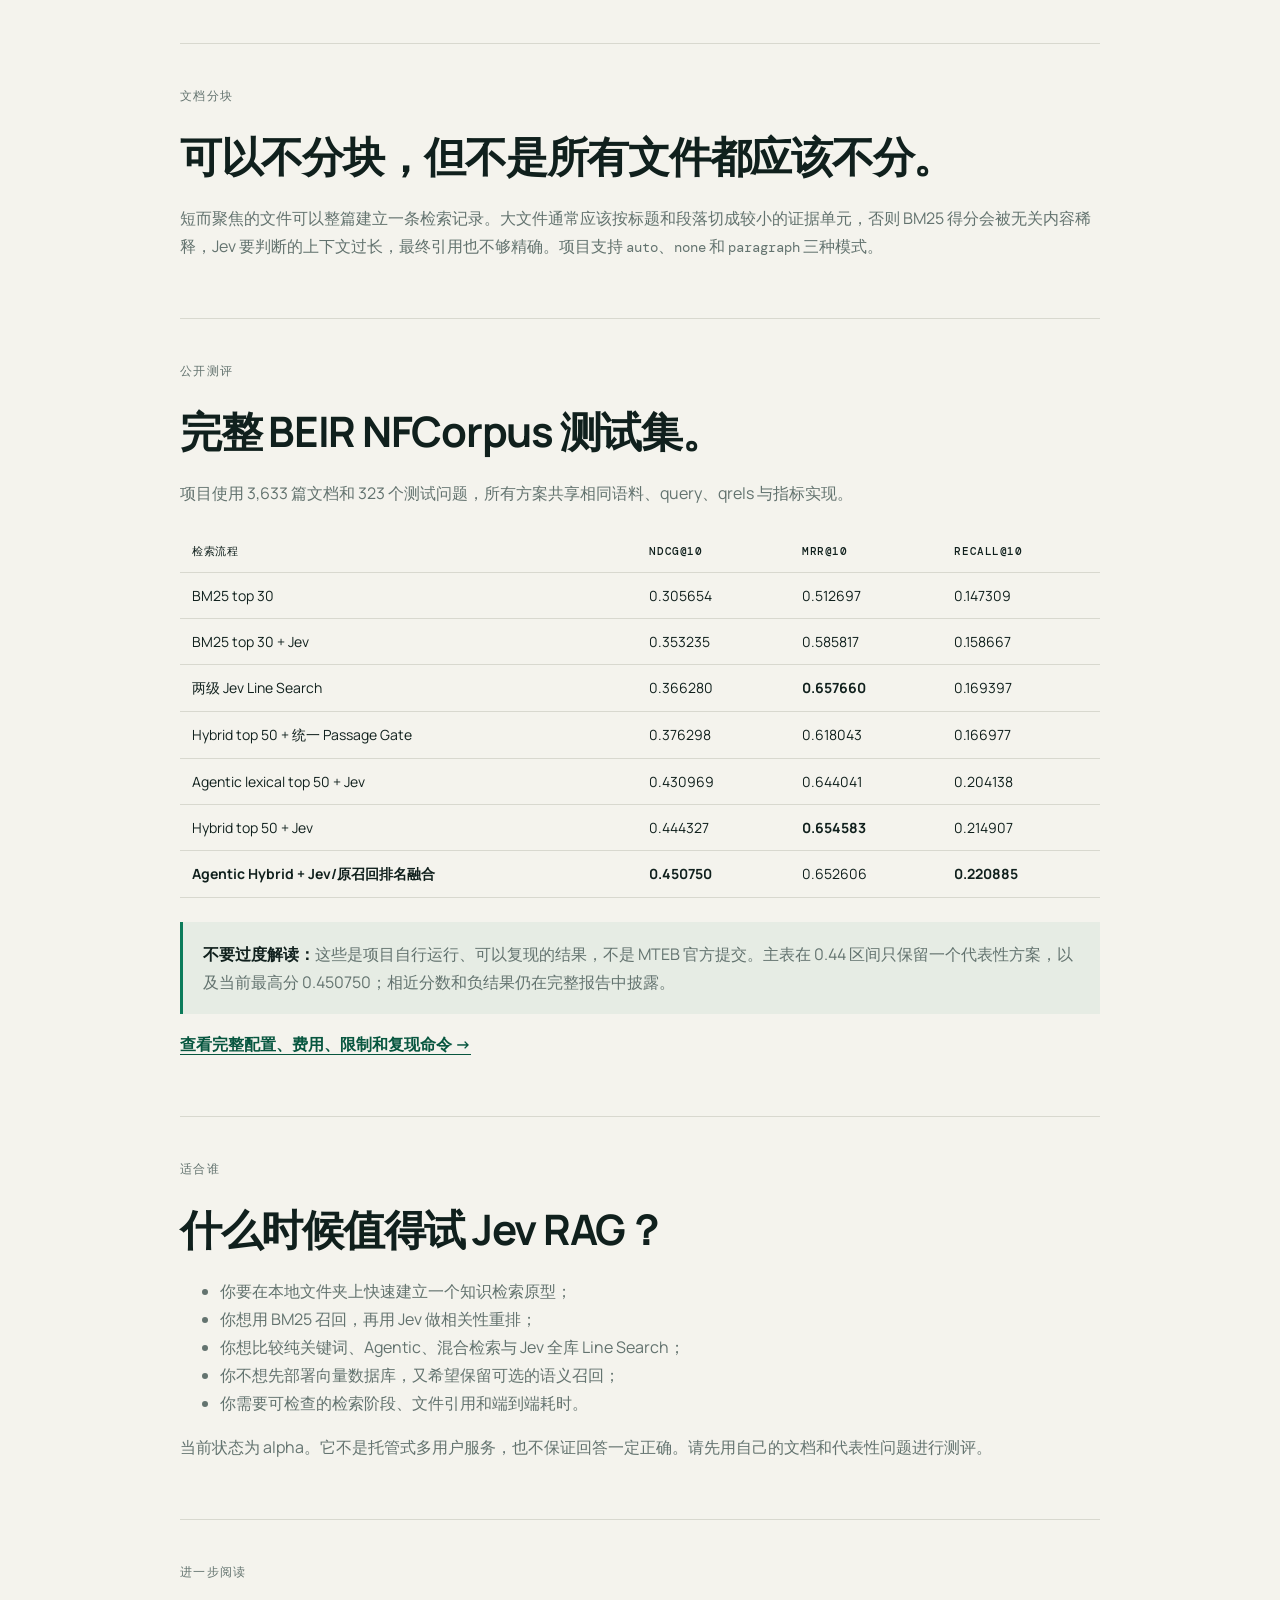
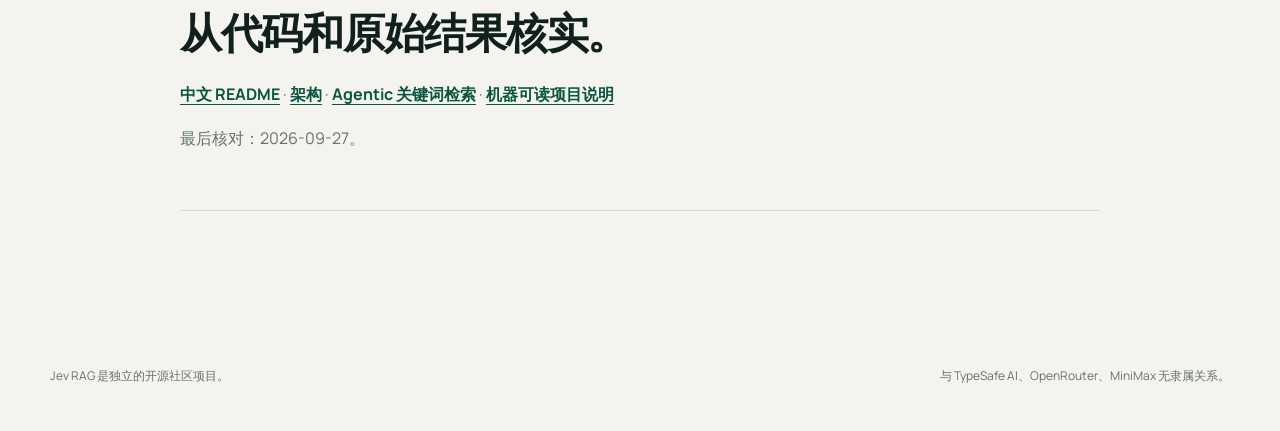
==== commit 72eca662: "Simplify benchmark result presentation" ====
--- a/site/zh/index.html
+++ b/site/zh/index.html
@@ -86,13 +86,11 @@
               <tr><td>两级 Jev Line Search</td><td>0.366280</td><td><strong>0.657660</strong></td><td>0.169397</td></tr>
               <tr><td>Hybrid top 50 + 统一 Passage Gate</td><td>0.376298</td><td>0.618043</td><td>0.166977</td></tr>
               <tr><td>Agentic lexical top 50 + Jev</td><td>0.430969</td><td>0.644041</td><td>0.204138</td></tr>
-              <tr><td>分类树扩展 Hybrid top 70 + Jev</td><td>0.441851</td><td>0.654006</td><td>0.214344</td></tr>
               <tr><td>Hybrid top 50 + Jev</td><td>0.444327</td><td><strong>0.654583</strong></td><td>0.214907</td></tr>
-              <tr><td>多轮 Agentic Hybrid top 50 + Jev</td><td>0.445761</td><td>0.645722</td><td>0.217207</td></tr>
               <tr><td><strong>Agentic Hybrid + Jev/原召回排名融合</strong></td><td><strong>0.450750</strong></td><td>0.652606</td><td><strong>0.220885</strong></td></tr>
             </tbody>
           </table>
-          <p class="source-note"><strong>不要过度解读：</strong>这些是项目自行运行、可以复现的结果，不是 MTEB 官方提交。开发集选定的本地排名融合把 Agentic Hybrid + Jev 从 0.445761 提升到 0.450750，不增加模型调用；但两轮规划仍带来约 6.99 秒的冷跑检索中位延迟。</p>
+          <p class="source-note"><strong>不要过度解读：</strong>这些是项目自行运行、可以复现的结果，不是 MTEB 官方提交。主表在 0.44 区间只保留一个代表性方案，以及当前最高分 0.450750；相近分数和负结果仍在完整报告中披露。</p>
           <p><a class="text-link" href="https://github.com/aifabrice/jev-rag/blob/main/benchmarks/NFCORPUS_RESULTS.md">查看完整配置、费用、限制和复现命令 →</a></p>
         </section>
 
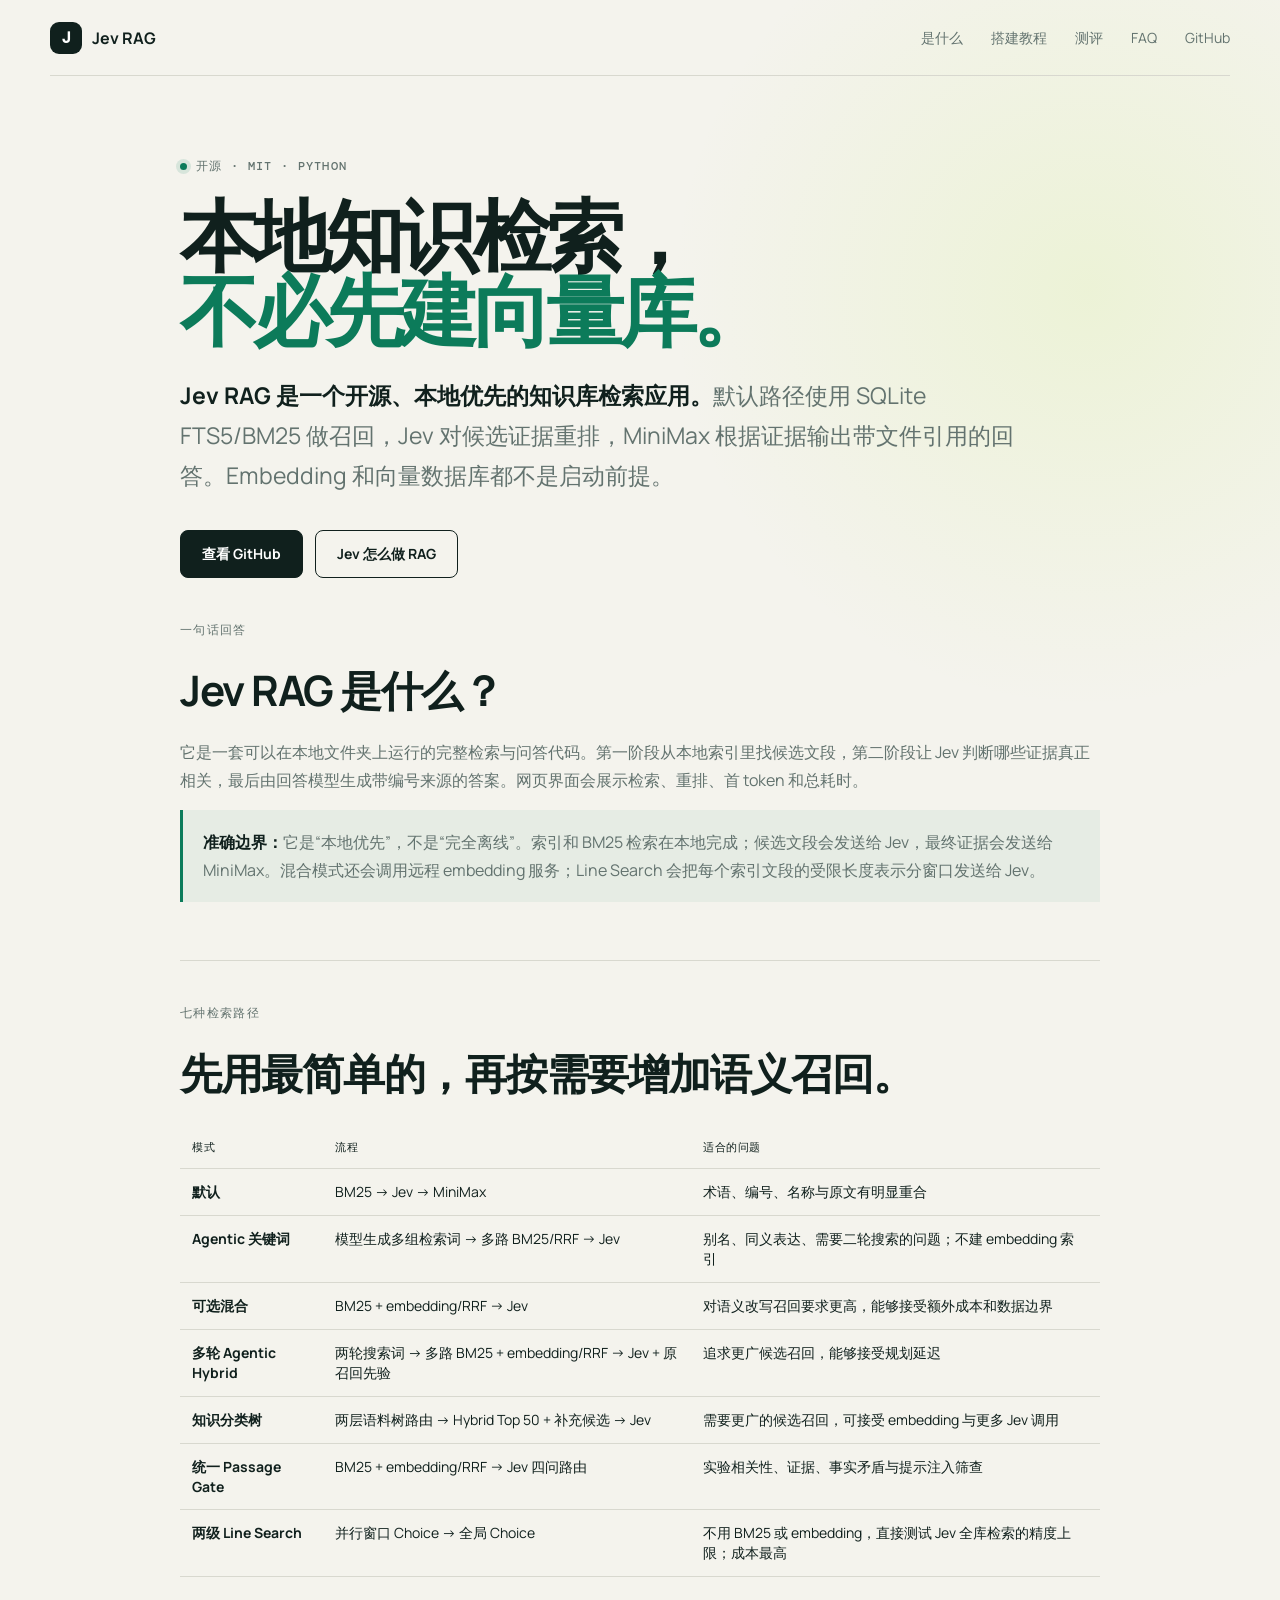
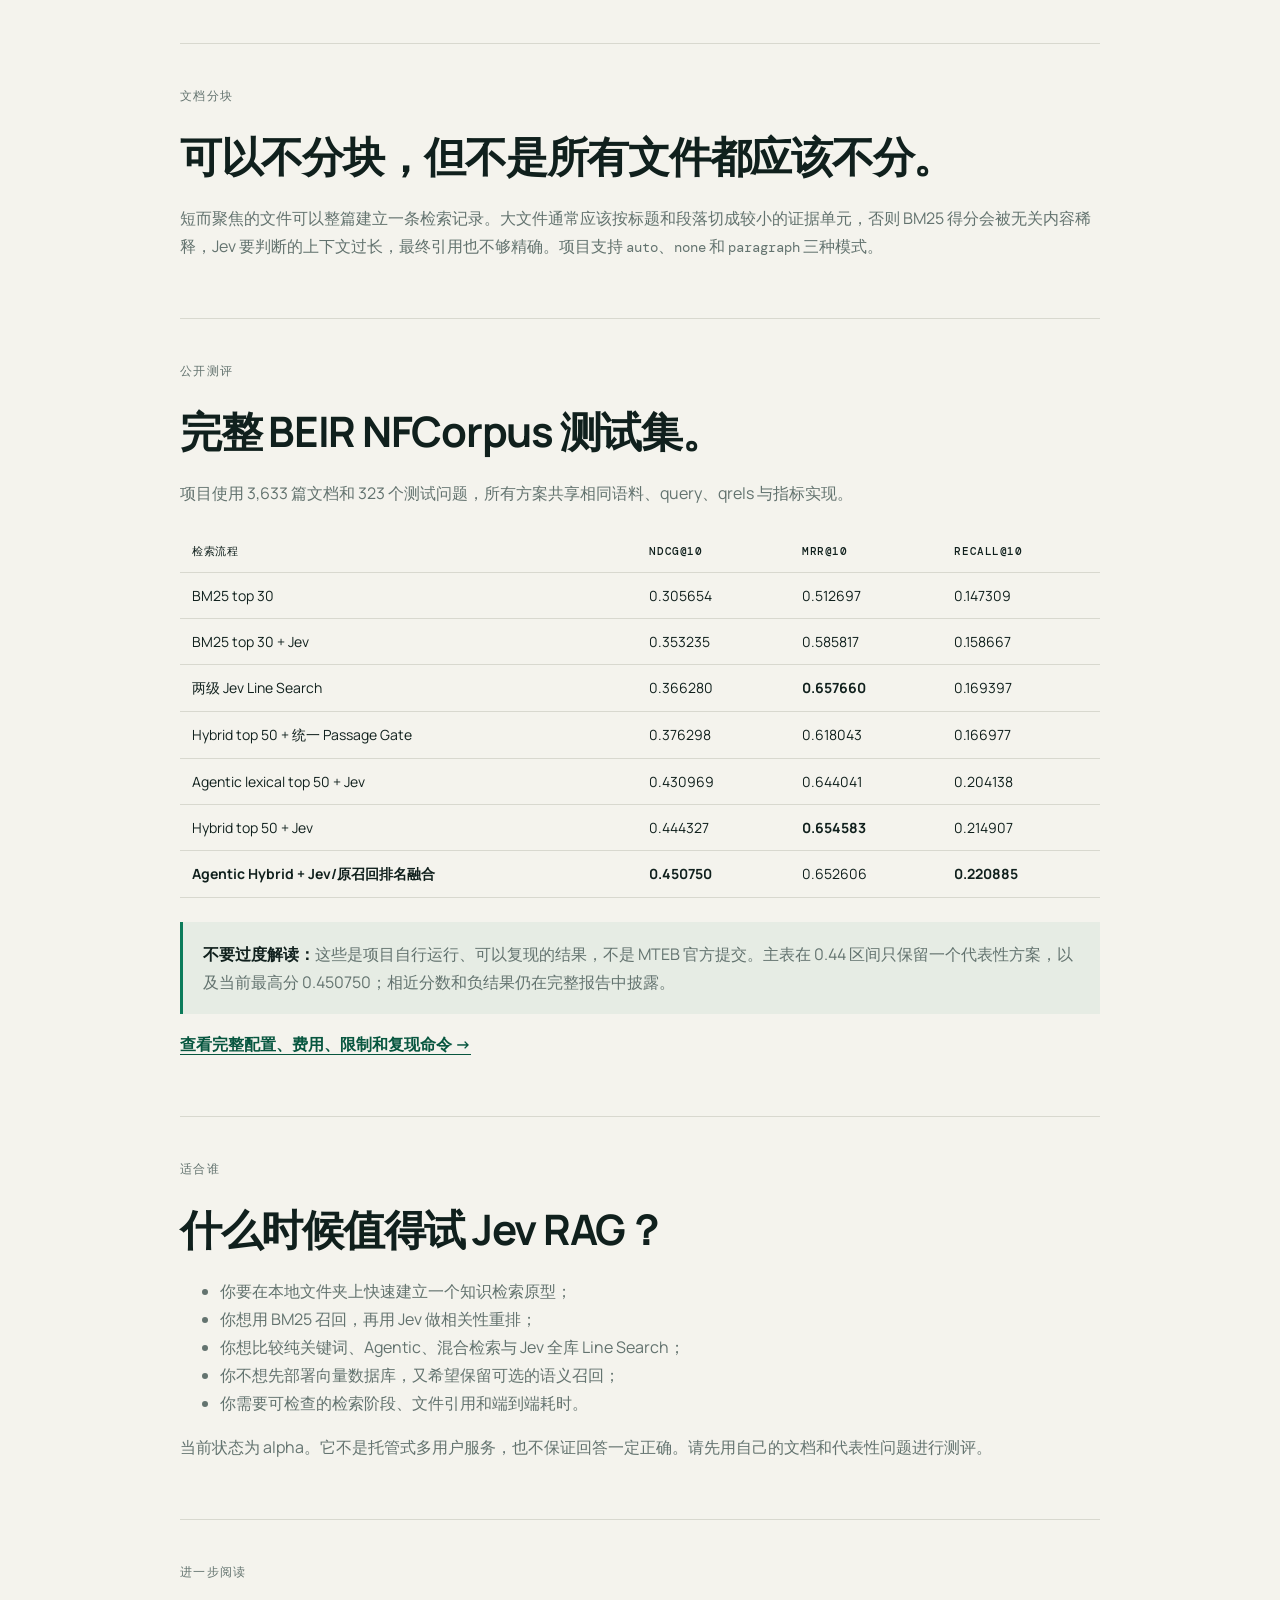
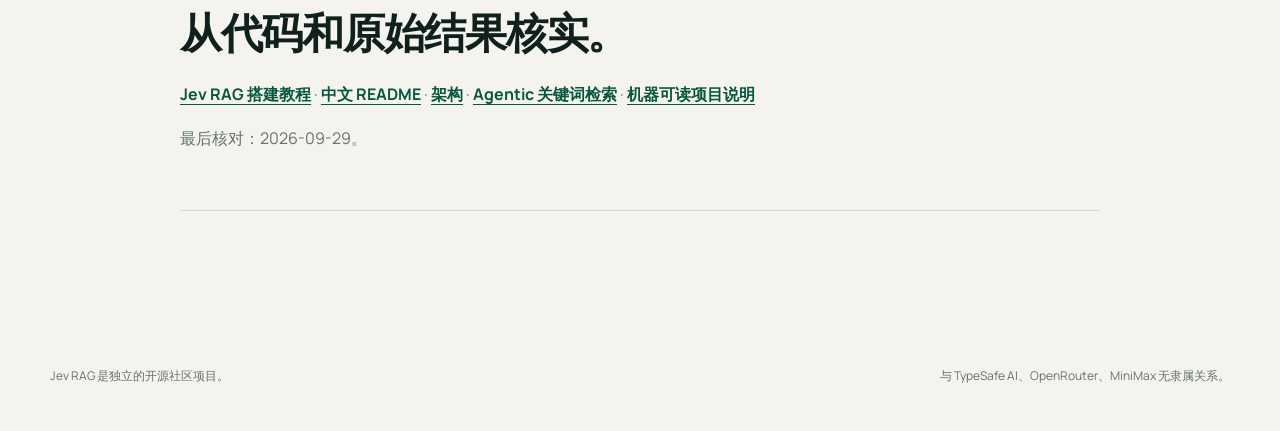
==== commit 42a1d90b: "Add Chinese Jev RAG setup guide" ====
--- a/site/zh/index.html
+++ b/site/zh/index.html
@@ -35,14 +35,14 @@
     <div class="page-shell">
       <header class="nav" aria-label="主导航">
         <a class="brand" href="../" aria-label="Jev RAG 首页"><span class="brand-mark" aria-hidden="true">J</span><span>Jev RAG</span></a>
-        <nav><a href="#what">是什么</a><a href="#benchmark">测评</a><a href="../faq.html">FAQ</a><a href="../" lang="en">English</a><a href="https://github.com/aifabrice/jev-rag">GitHub</a></nav>
+        <nav><a href="#what">是什么</a><a href="jev-rag-guide.html">搭建教程</a><a href="#benchmark">测评</a><a href="../faq.html">FAQ</a><a href="https://github.com/aifabrice/jev-rag">GitHub</a></nav>
       </header>
 
       <main class="content-page">
         <p class="eyebrow"><span></span> 开源 · MIT · Python</p>
         <h1>本地知识检索，<br /><em>不必先建向量库。</em></h1>
         <p class="lede"><strong>Jev RAG 是一个开源、本地优先的知识库检索应用。</strong>默认路径使用 SQLite FTS5/BM25 做召回，Jev 对候选证据重排，MiniMax 根据证据输出带文件引用的回答。Embedding 和向量数据库都不是启动前提。</p>
-        <div class="hero-actions"><a class="button primary" href="https://github.com/aifabrice/jev-rag">查看 GitHub</a><a class="button secondary" href="../#benchmark">交互式测评</a></div>
+        <div class="hero-actions"><a class="button primary" href="https://github.com/aifabrice/jev-rag">查看 GitHub</a><a class="button secondary" href="jev-rag-guide.html">Jev 怎么做 RAG</a></div>
 
         <section id="what">
           <p class="kicker">一句话回答</p>
@@ -110,8 +110,8 @@
         <section>
           <p class="kicker">进一步阅读</p>
           <h2>从代码和原始结果核实。</h2>
-          <p><a class="text-link" href="https://github.com/aifabrice/jev-rag/blob/main/README.zh-CN.md">中文 README</a> · <a class="text-link" href="https://github.com/aifabrice/jev-rag/blob/main/docs/ARCHITECTURE.md">架构</a> · <a class="text-link" href="https://github.com/aifabrice/jev-rag/blob/main/docs/AGENTIC_LEXICAL_SEARCH_ZH.md">Agentic 关键词检索</a> · <a class="text-link" href="../llms.txt">机器可读项目说明</a></p>
-          <p>最后核对：2026-09-27。</p>
+          <p><a class="text-link" href="jev-rag-guide.html">Jev RAG 搭建教程</a> · <a class="text-link" href="https://github.com/aifabrice/jev-rag/blob/main/README.zh-CN.md">中文 README</a> · <a class="text-link" href="https://github.com/aifabrice/jev-rag/blob/main/docs/ARCHITECTURE.md">架构</a> · <a class="text-link" href="https://github.com/aifabrice/jev-rag/blob/main/docs/AGENTIC_LEXICAL_SEARCH_ZH.md">Agentic 关键词检索</a> · <a class="text-link" href="../llms.txt">机器可读项目说明</a></p>
+          <p>最后核对：2026-09-29。</p>
         </section>
       </main>
 
--- a/site/styles.css
+++ b/site/styles.css
@@ -25,6 +25,8 @@
 .button:hover { transform: translateY(-2px); box-shadow: 0 8px 24px rgba(16,32,29,.12); } .button.primary { color: white; background: var(--ink); } .button.secondary { background: transparent; }
 .command { width: fit-content; max-width: 100%; margin-top: 28px; padding: 13px 14px; display: flex; align-items: center; gap: 10px; color: #dce9e5; background: #172724; border: 1px solid #2e3f3b; border-radius: 8px; font: 13px var(--mono); }
 .command > span { color: var(--lime); } .command code { overflow: hidden; text-overflow: ellipsis; white-space: nowrap; } .command button { margin-left: auto; padding: 5px 8px; color: #a9bbb6; background: transparent; border: 0; cursor: pointer; font: 11px var(--mono); }
+pre.command { display: block; width: 100%; padding: 18px 20px; overflow-x: auto; white-space: pre; line-height: 1.75; }
+pre.command code { overflow: visible; text-overflow: clip; white-space: inherit; }
 .proof-grid { display: grid; grid-template-columns: repeat(4, 1fr); border: 1px solid var(--line); border-radius: 12px; overflow: hidden; background: rgba(251,250,245,.65); }
 .proof-grid article { min-height: 150px; padding: 26px; border-right: 1px solid var(--line); display: flex; flex-direction: column; justify-content: space-between; } .proof-grid article:last-child { border-right: 0; }
 .proof-grid strong { font: 500 38px var(--mono); } .proof-grid span { max-width: 180px; color: var(--muted); font-size: 13px; line-height: 1.45; }
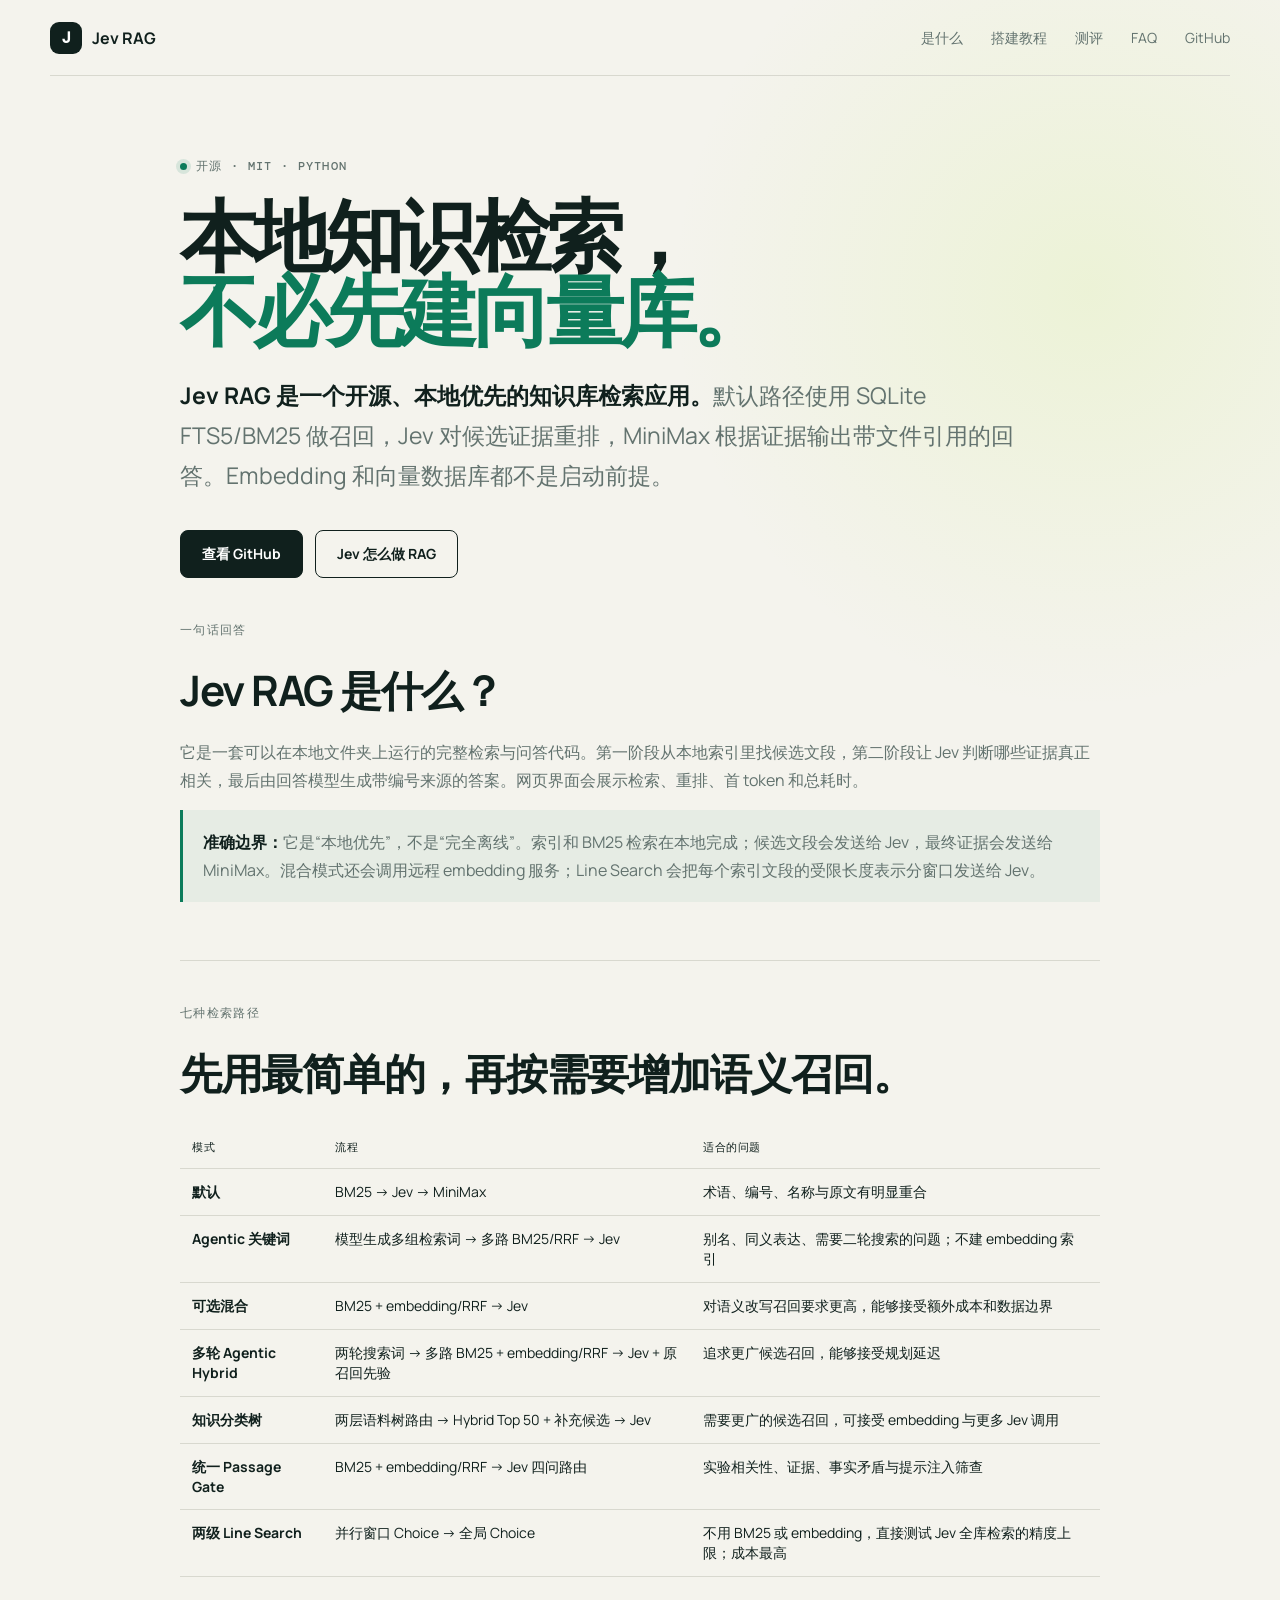
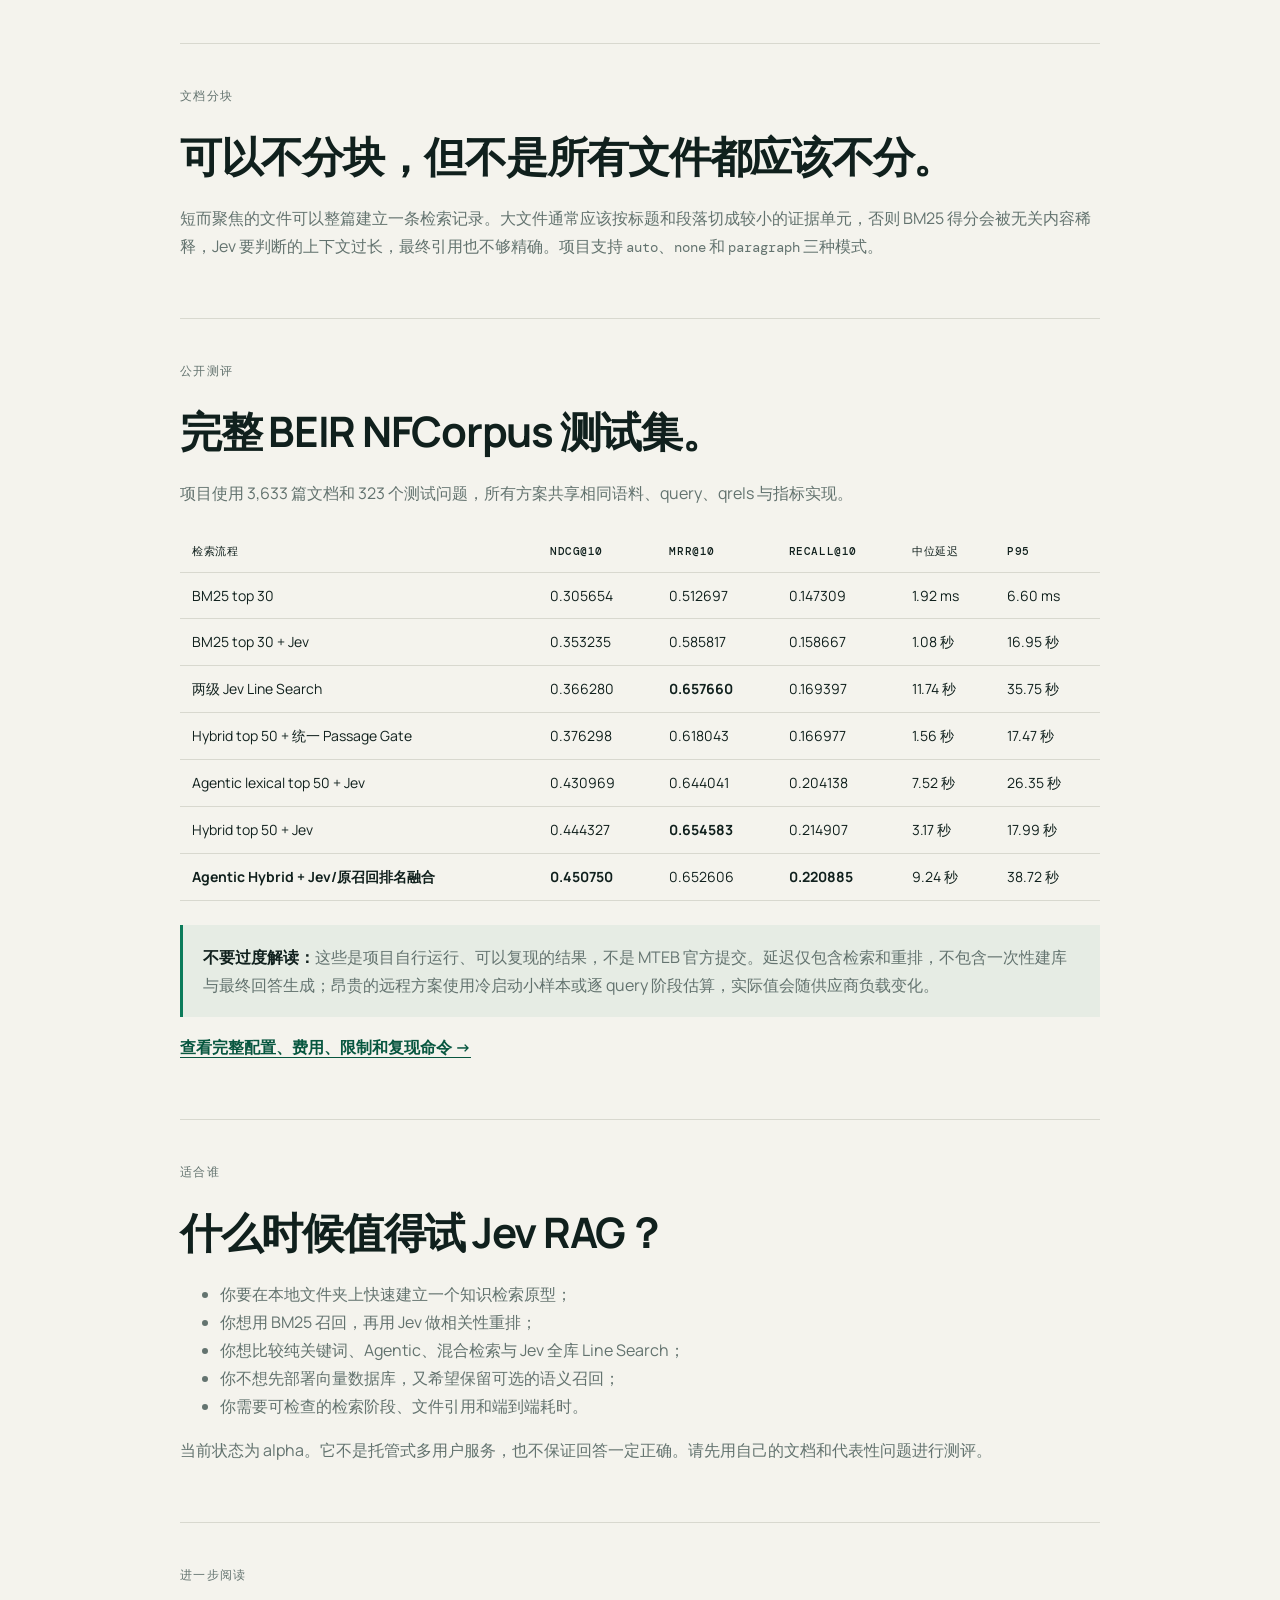
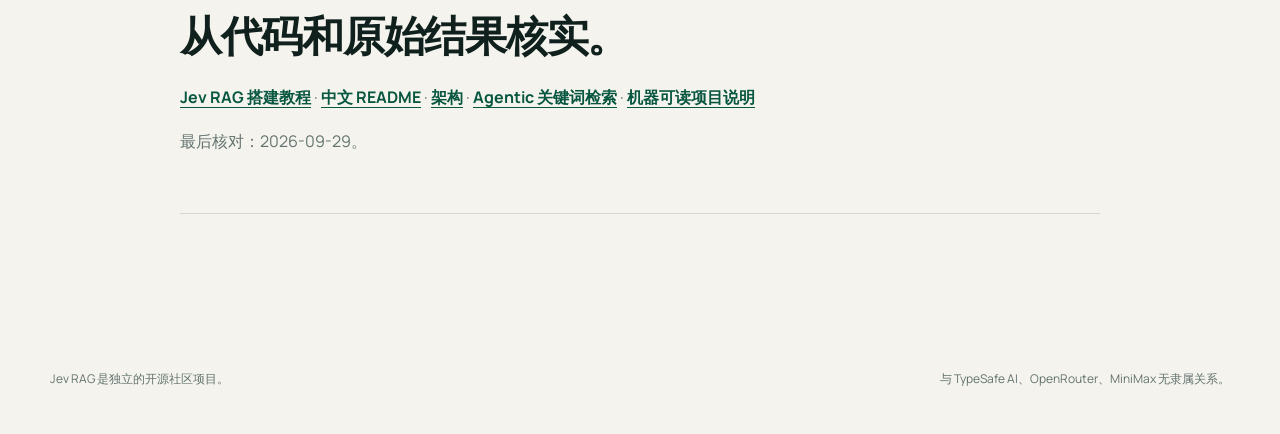
==== commit 44a1b695: "Publish pipeline latency benchmarks" ====
--- a/site/zh/index.html
+++ b/site/zh/index.html
@@ -79,18 +79,18 @@
           <h2>完整 BEIR NFCorpus 测试集。</h2>
           <p>项目使用 3,633 篇文档和 323 个测试问题，所有方案共享相同语料、query、qrels 与指标实现。</p>
           <table>
-            <thead><tr><th>检索流程</th><th>nDCG@10</th><th>MRR@10</th><th>Recall@10</th></tr></thead>
+            <thead><tr><th>检索流程</th><th>nDCG@10</th><th>MRR@10</th><th>Recall@10</th><th>中位延迟</th><th>P95</th></tr></thead>
             <tbody>
-              <tr><td>BM25 top 30</td><td>0.305654</td><td>0.512697</td><td>0.147309</td></tr>
-              <tr><td>BM25 top 30 + Jev</td><td>0.353235</td><td>0.585817</td><td>0.158667</td></tr>
-              <tr><td>两级 Jev Line Search</td><td>0.366280</td><td><strong>0.657660</strong></td><td>0.169397</td></tr>
-              <tr><td>Hybrid top 50 + 统一 Passage Gate</td><td>0.376298</td><td>0.618043</td><td>0.166977</td></tr>
-              <tr><td>Agentic lexical top 50 + Jev</td><td>0.430969</td><td>0.644041</td><td>0.204138</td></tr>
-              <tr><td>Hybrid top 50 + Jev</td><td>0.444327</td><td><strong>0.654583</strong></td><td>0.214907</td></tr>
-              <tr><td><strong>Agentic Hybrid + Jev/原召回排名融合</strong></td><td><strong>0.450750</strong></td><td>0.652606</td><td><strong>0.220885</strong></td></tr>
+              <tr><td>BM25 top 30</td><td>0.305654</td><td>0.512697</td><td>0.147309</td><td>1.92 ms</td><td>6.60 ms</td></tr>
+              <tr><td>BM25 top 30 + Jev</td><td>0.353235</td><td>0.585817</td><td>0.158667</td><td>1.08 秒</td><td>16.95 秒</td></tr>
+              <tr><td>两级 Jev Line Search</td><td>0.366280</td><td><strong>0.657660</strong></td><td>0.169397</td><td>11.74 秒</td><td>35.75 秒</td></tr>
+              <tr><td>Hybrid top 50 + 统一 Passage Gate</td><td>0.376298</td><td>0.618043</td><td>0.166977</td><td>1.56 秒</td><td>17.47 秒</td></tr>
+              <tr><td>Agentic lexical top 50 + Jev</td><td>0.430969</td><td>0.644041</td><td>0.204138</td><td>7.52 秒</td><td>26.35 秒</td></tr>
+              <tr><td>Hybrid top 50 + Jev</td><td>0.444327</td><td><strong>0.654583</strong></td><td>0.214907</td><td>3.17 秒</td><td>17.99 秒</td></tr>
+              <tr><td><strong>Agentic Hybrid + Jev/原召回排名融合</strong></td><td><strong>0.450750</strong></td><td>0.652606</td><td><strong>0.220885</strong></td><td>9.24 秒</td><td>38.72 秒</td></tr>
             </tbody>
           </table>
-          <p class="source-note"><strong>不要过度解读：</strong>这些是项目自行运行、可以复现的结果，不是 MTEB 官方提交。主表在 0.44 区间只保留一个代表性方案，以及当前最高分 0.450750；相近分数和负结果仍在完整报告中披露。</p>
+          <p class="source-note"><strong>不要过度解读：</strong>这些是项目自行运行、可以复现的结果，不是 MTEB 官方提交。延迟仅包含检索和重排，不包含一次性建库与最终回答生成；昂贵的远程方案使用冷启动小样本或逐 query 阶段估算，实际值会随供应商负载变化。</p>
           <p><a class="text-link" href="https://github.com/aifabrice/jev-rag/blob/main/benchmarks/NFCORPUS_RESULTS.md">查看完整配置、费用、限制和复现命令 →</a></p>
         </section>
 
--- a/site/styles.css
+++ b/site/styles.css
@@ -44,6 +44,11 @@
 .metric-lead span { display: block; min-height: 40px; color: var(--muted); font-size: 13px; } .metric-lead strong { display: block; margin: 10px 0 5px; color: var(--green); font: 500 clamp(44px, 6vw, 72px) var(--mono); letter-spacing: -.06em; } .metric-lead small { color: var(--muted); font: 12px var(--mono); }
 .metric-bars { display: grid; gap: 27px; } .metric-row > div:first-child { display: flex; justify-content: space-between; margin-bottom: 10px; font: 12px var(--mono); } .metric-row output { color: var(--green-deep); }
 .bar { height: 7px; background: #e1e4d9; border-radius: 99px; overflow: hidden; } .bar i { display: block; height: 100%; width: 0; background: linear-gradient(90deg, var(--green-deep), var(--lime)); border-radius: inherit; transition: width .45s cubic-bezier(.2,.8,.2,1); }
+.latency-stats { grid-column: 1 / -1; display: grid; grid-template-columns: repeat(2, minmax(0, 1fr)); gap: 12px; }
+.latency-stats > div { padding: 15px 17px; border: 1px solid var(--line); border-radius: 10px; background: var(--paper); }
+.latency-stats span, .latency-stats small { display: block; color: var(--muted); font: 11px var(--mono); text-transform: uppercase; letter-spacing: .06em; }
+.latency-stats output { display: block; margin-top: 8px; color: var(--green-deep); font: 500 24px var(--mono); }
+.latency-stats small { grid-column: 1 / -1; text-transform: none; letter-spacing: 0; line-height: 1.45; }
 .pipeline-note { grid-column: 1 / -1; margin: -5px 0 0; padding-top: 22px; color: var(--muted); border-top: 1px solid var(--line); font-size: 13px; line-height: 1.6; }
 .benchmark-caveat { margin-top: 20px; padding: 22px 24px; color: var(--muted); border-left: 3px solid var(--orange); background: rgba(226,135,67,.07); font-size: 13px; line-height: 1.65; } .benchmark-caveat strong { color: var(--ink); } .benchmark-caveat a { margin-left: 8px; color: var(--green-deep); font-weight: 700; }
 .flow { display: grid; grid-template-columns: 1fr 70px 1.25fr 70px 1fr 70px 1fr; align-items: center; margin-top: 52px; }
@@ -89,6 +94,6 @@
 @media (max-width: 620px) {
   .page-shell { width: min(100% - 24px, 1180px); } .nav nav a:not(:last-child) { display: none; } .hero { padding-top: 72px; } h1 { font-size: 50px; } .command { width: 100%; }
   .proof-grid { grid-template-columns: 1fr; } .proof-grid article { border-right: 0; border-bottom: 1px solid var(--line); } .proof-grid article:last-child { border-bottom: 0; }
-  .section { padding: 78px 0; } .metric-stage { grid-template-columns: 1fr; gap: 35px; padding: 28px 22px; } .pipeline-note { grid-column: 1; } .benchmark-caveat a { display: block; margin: 8px 0 0; }
+  .section { padding: 78px 0; } .metric-stage { grid-template-columns: 1fr; gap: 35px; padding: 28px 22px; } .latency-stats, .pipeline-note { grid-column: 1; } .benchmark-caveat a { display: block; margin: 8px 0 0; }
   footer { padding: 30px 0; align-items: flex-start; flex-direction: column; }
 }
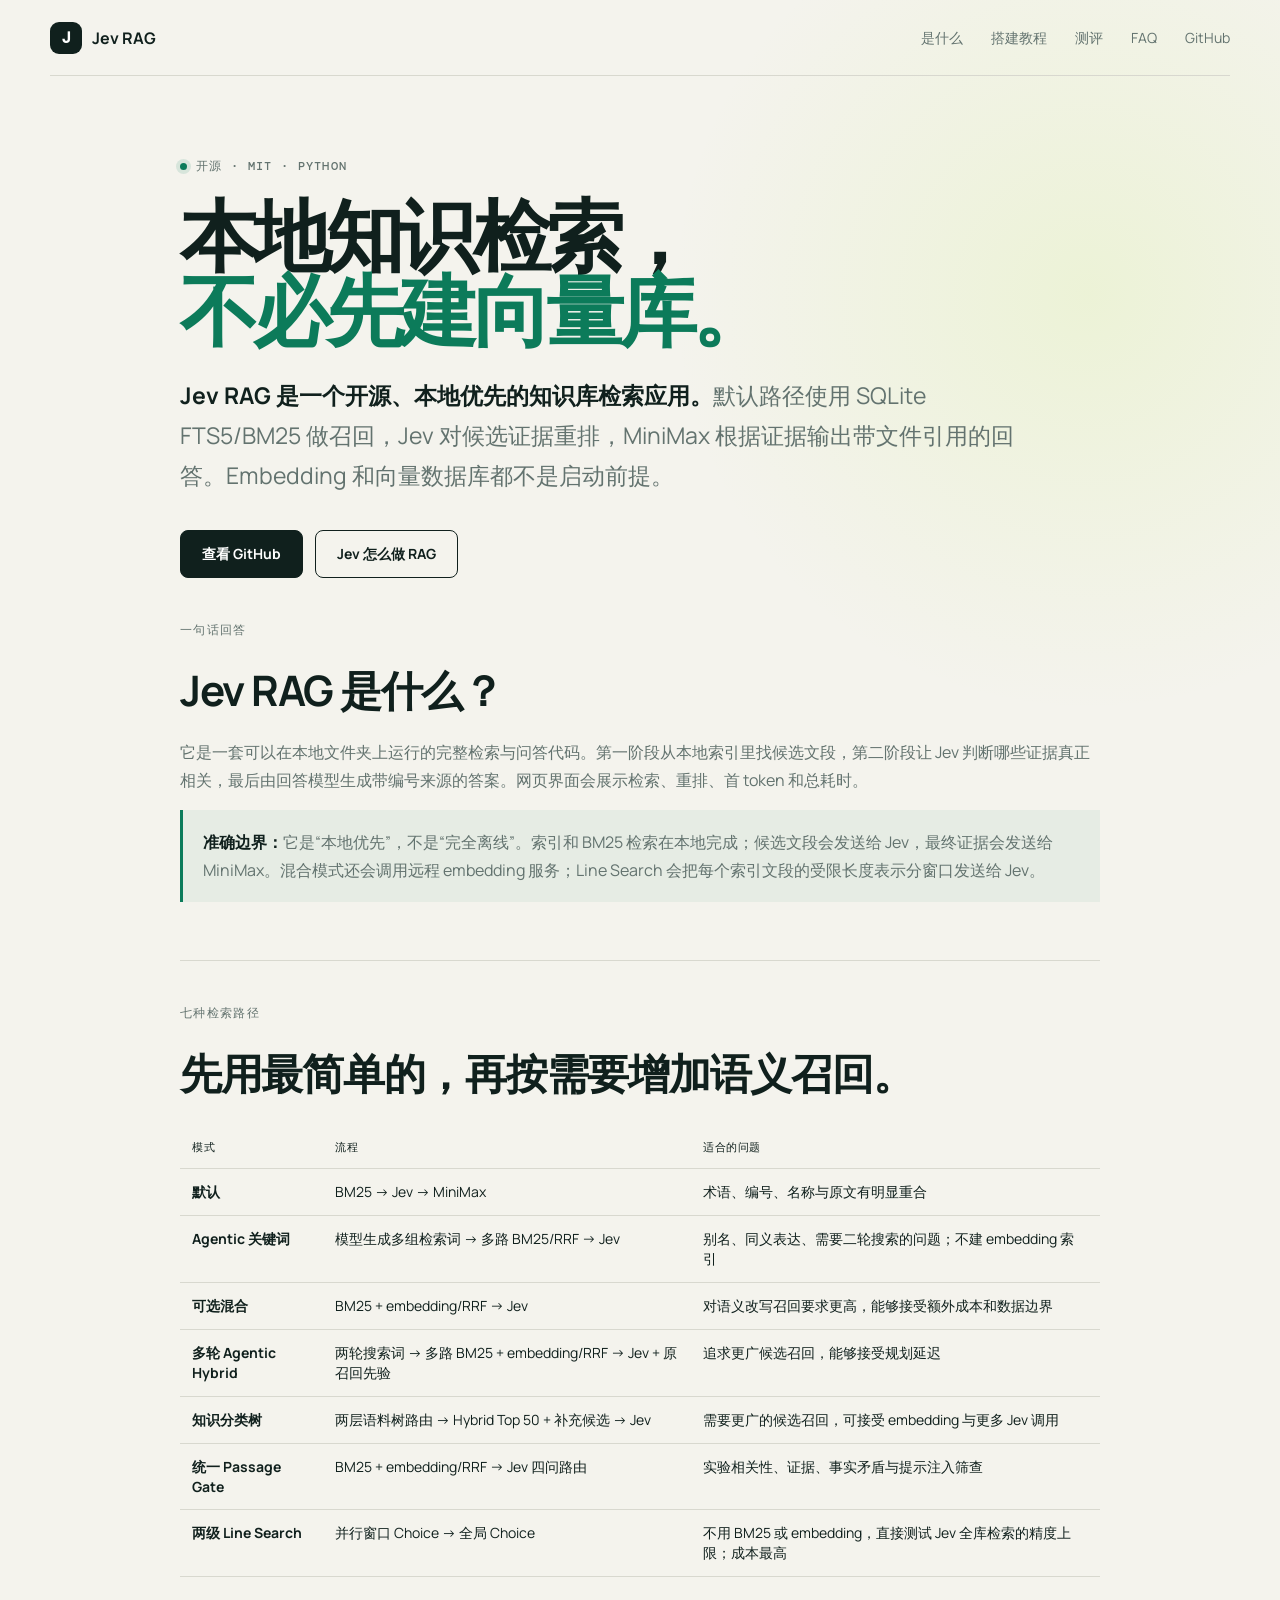
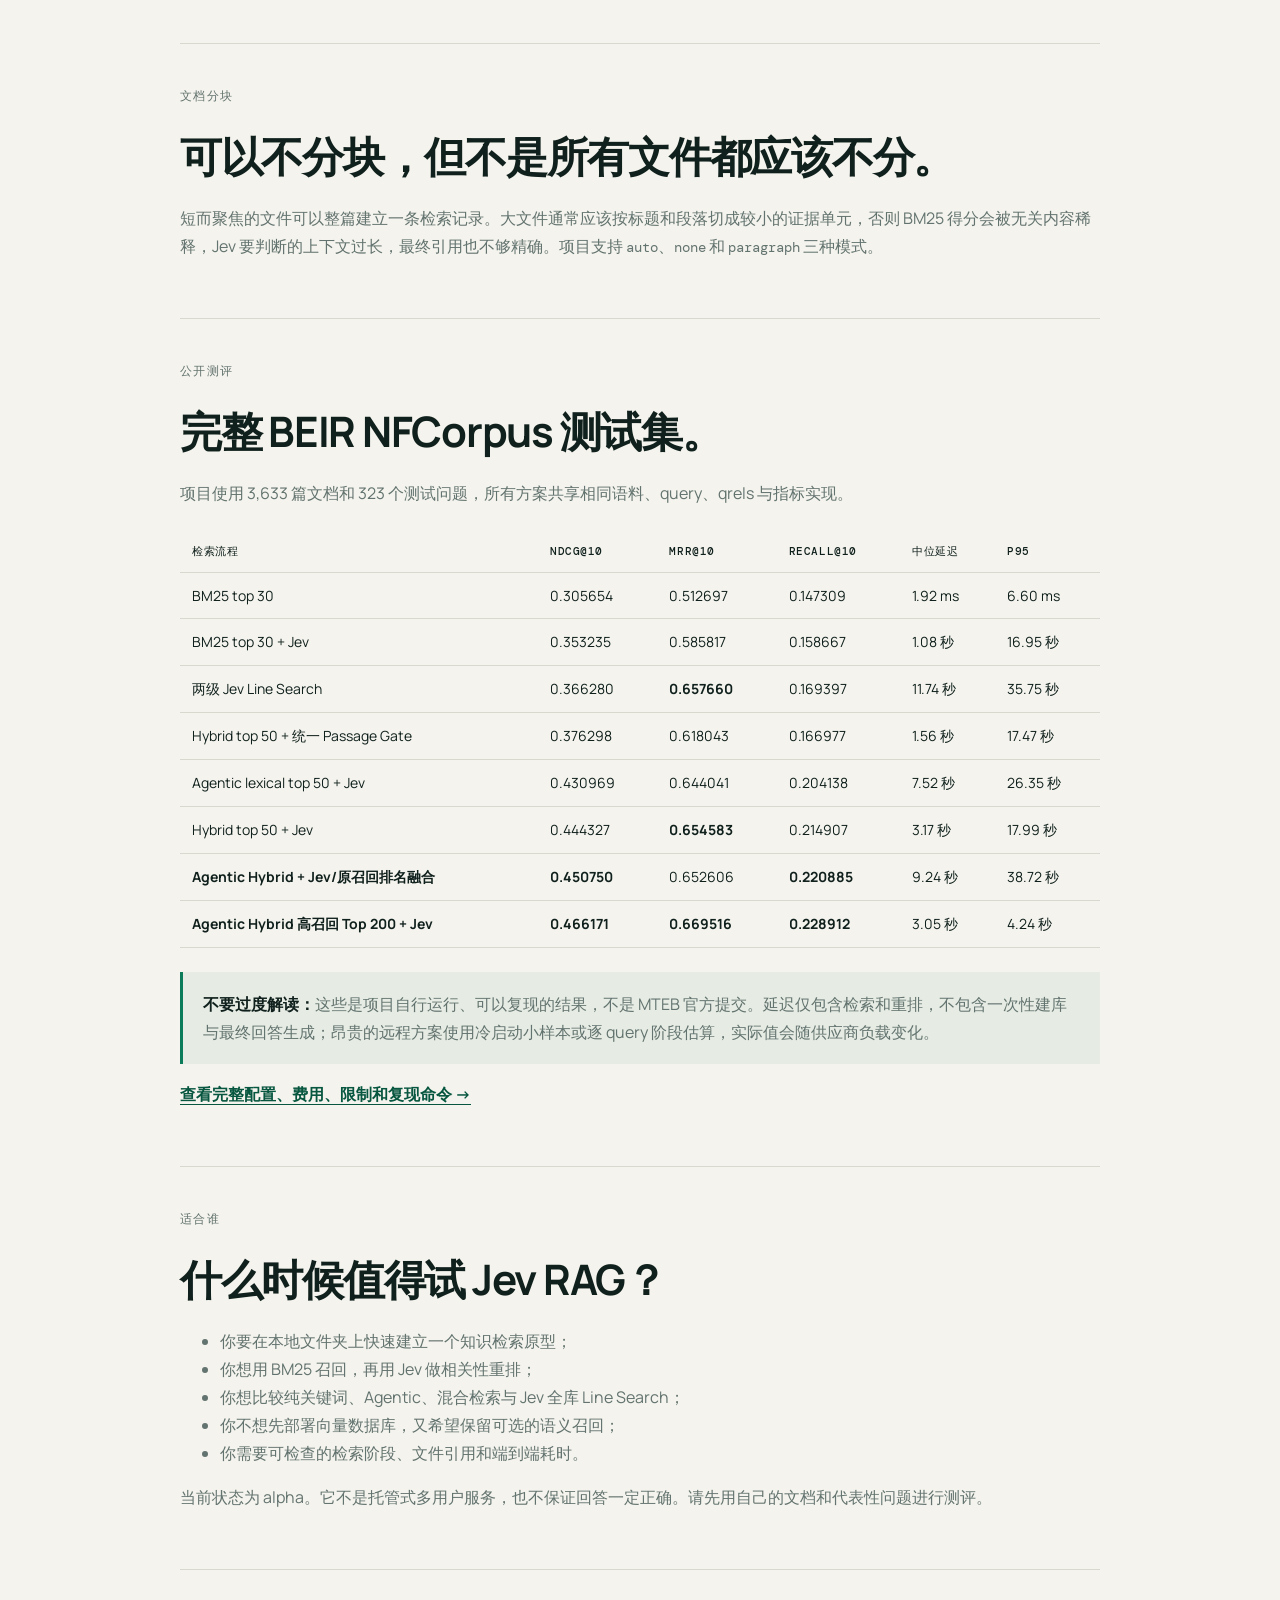
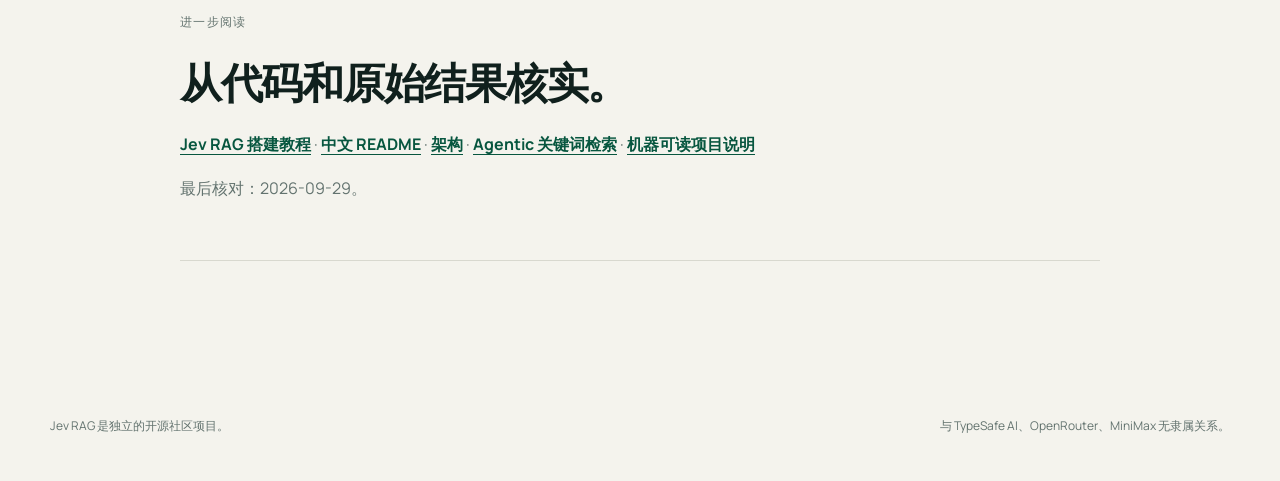
==== commit b7ff2308: "docs: publish high-recall top-200 benchmark" ====
--- a/site/zh/index.html
+++ b/site/zh/index.html
@@ -88,6 +88,7 @@
               <tr><td>Agentic lexical top 50 + Jev</td><td>0.430969</td><td>0.644041</td><td>0.204138</td><td>7.52 秒</td><td>26.35 秒</td></tr>
               <tr><td>Hybrid top 50 + Jev</td><td>0.444327</td><td><strong>0.654583</strong></td><td>0.214907</td><td>3.17 秒</td><td>17.99 秒</td></tr>
               <tr><td><strong>Agentic Hybrid + Jev/原召回排名融合</strong></td><td><strong>0.450750</strong></td><td>0.652606</td><td><strong>0.220885</strong></td><td>9.24 秒</td><td>38.72 秒</td></tr>
+              <tr><td><strong>Agentic Hybrid 高召回 Top 200 + Jev</strong></td><td><strong>0.466171</strong></td><td><strong>0.669516</strong></td><td><strong>0.228912</strong></td><td>3.05 秒</td><td>4.24 秒</td></tr>
             </tbody>
           </table>
           <p class="source-note"><strong>不要过度解读：</strong>这些是项目自行运行、可以复现的结果，不是 MTEB 官方提交。延迟仅包含检索和重排，不包含一次性建库与最终回答生成；昂贵的远程方案使用冷启动小样本或逐 query 阶段估算，实际值会随供应商负载变化。</p>
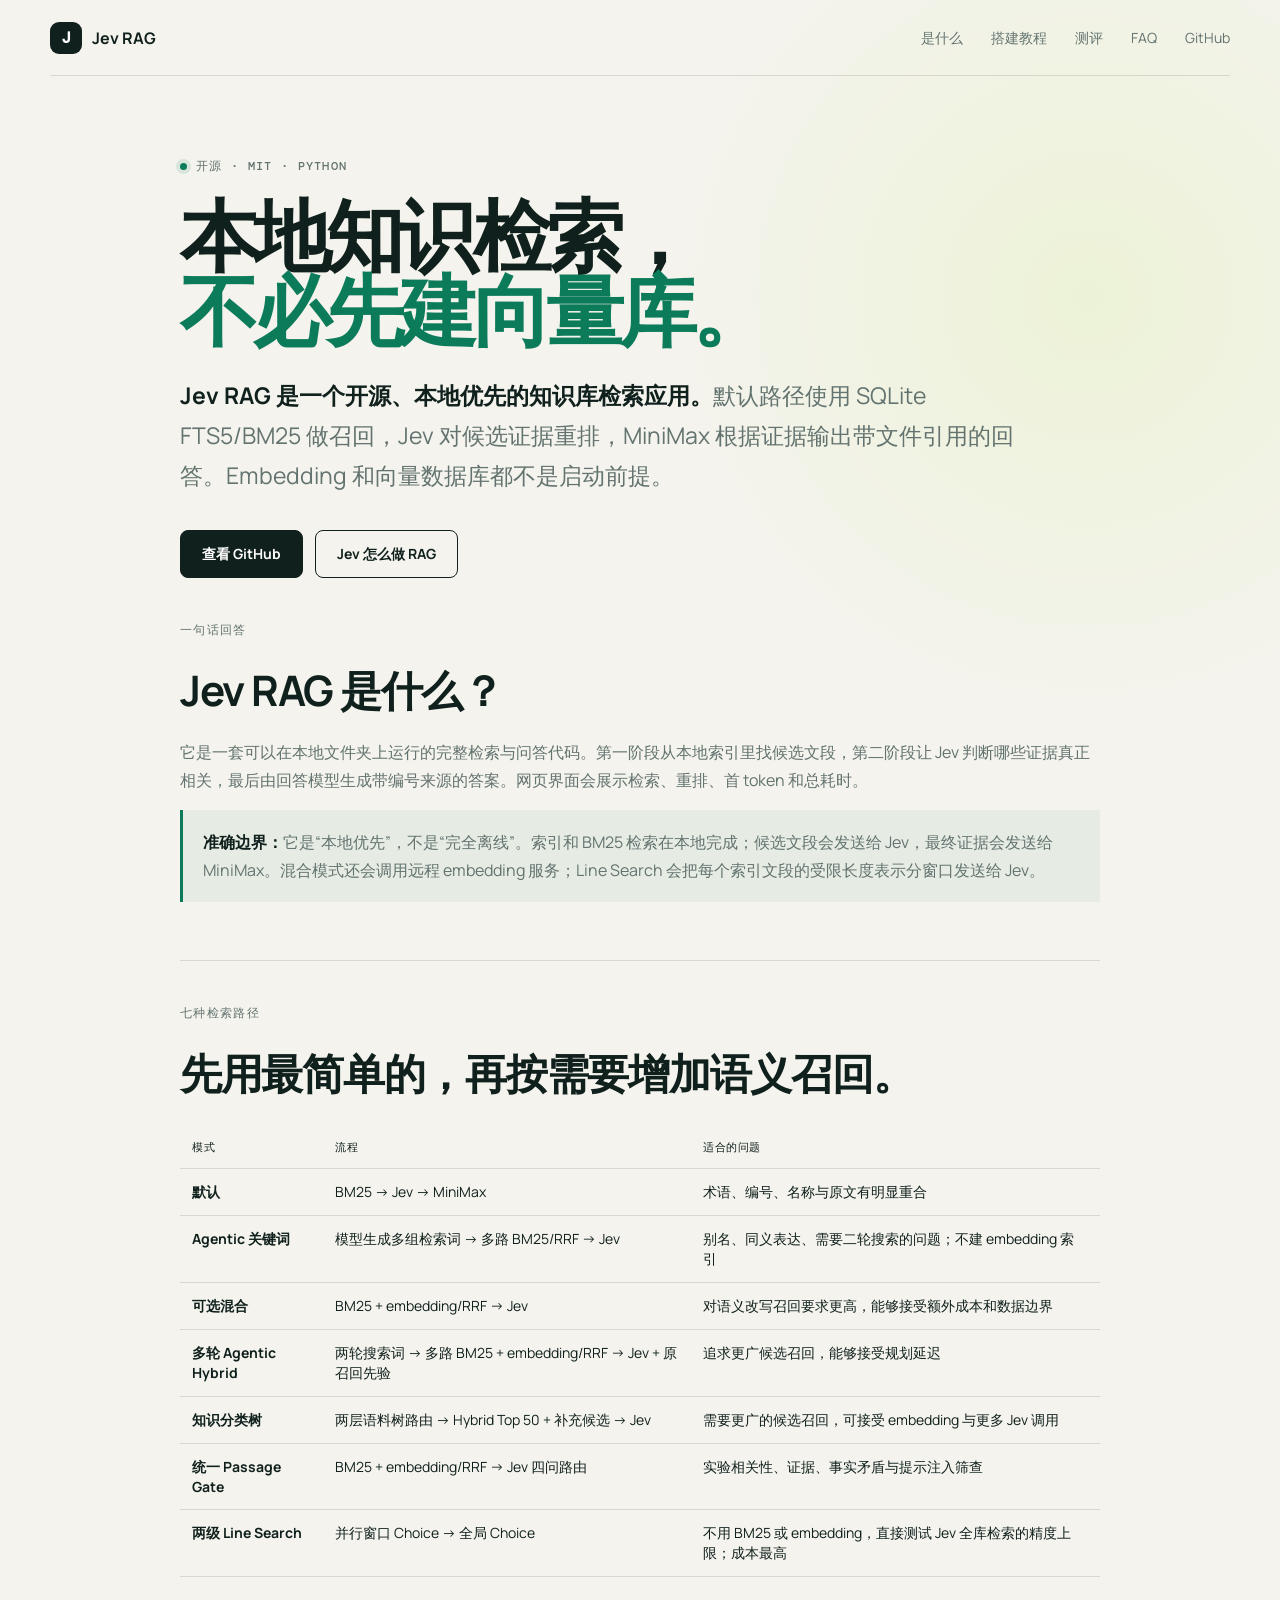
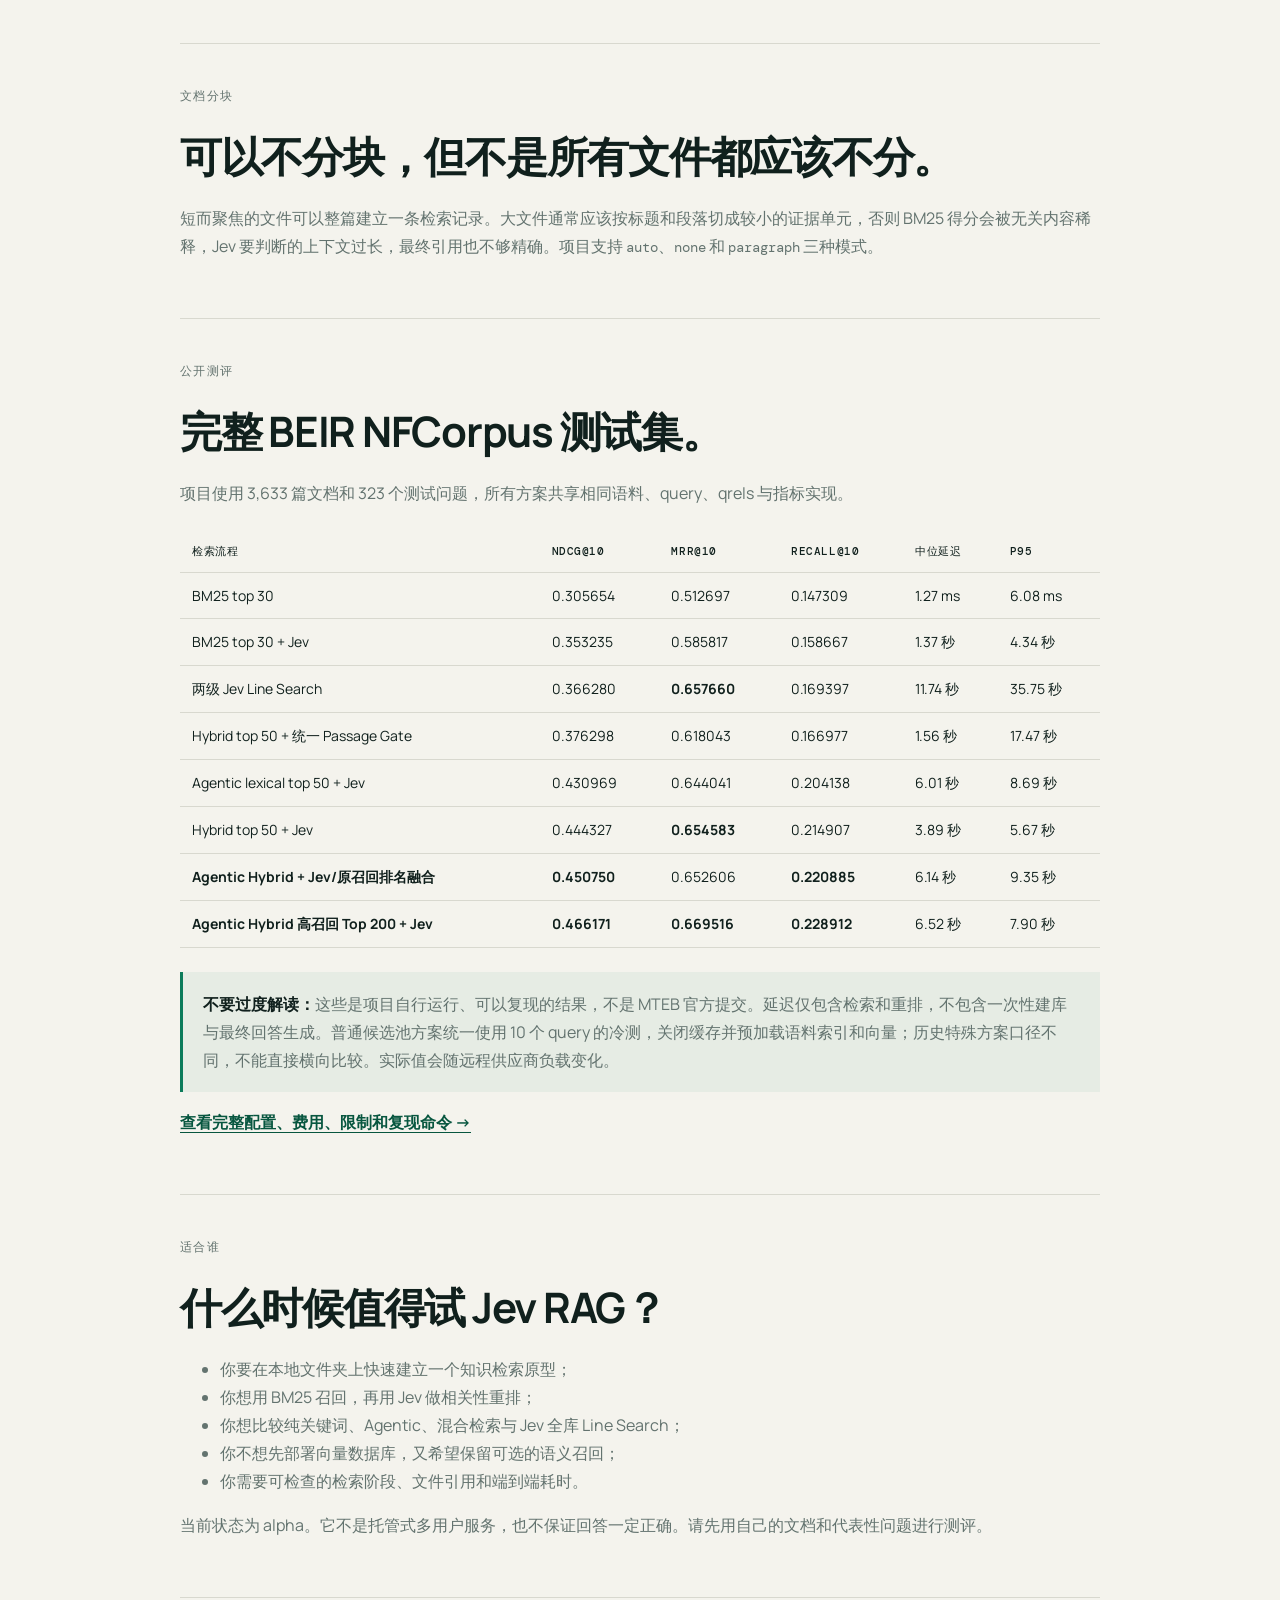
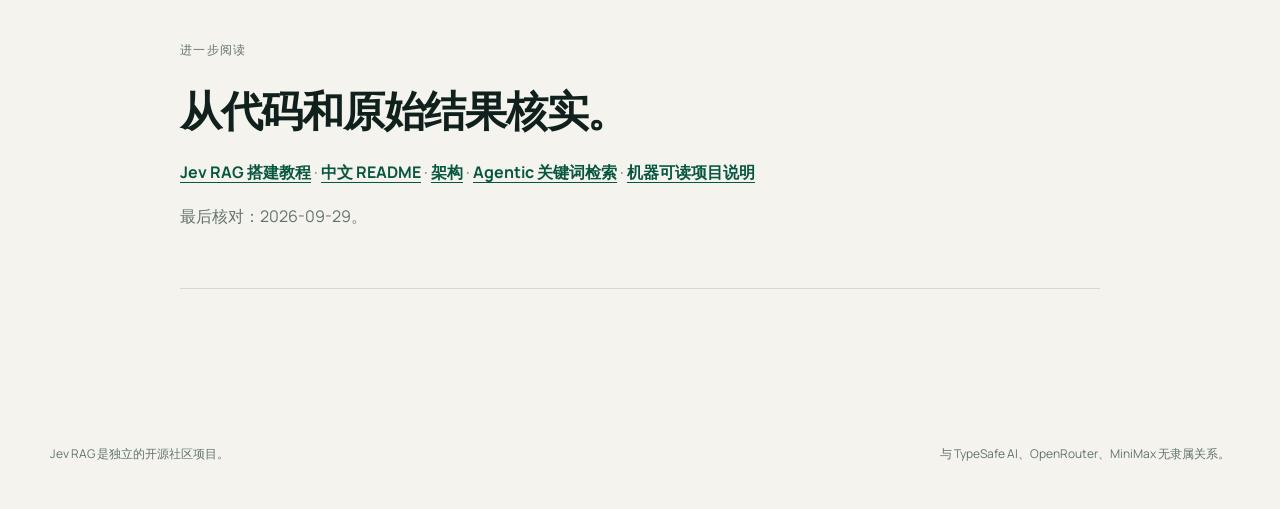
==== commit 4b3cb3f3: "perf: normalize latency benchmark reporting" ====
--- a/site/zh/index.html
+++ b/site/zh/index.html
@@ -81,17 +81,17 @@
           <table>
             <thead><tr><th>检索流程</th><th>nDCG@10</th><th>MRR@10</th><th>Recall@10</th><th>中位延迟</th><th>P95</th></tr></thead>
             <tbody>
-              <tr><td>BM25 top 30</td><td>0.305654</td><td>0.512697</td><td>0.147309</td><td>1.92 ms</td><td>6.60 ms</td></tr>
-              <tr><td>BM25 top 30 + Jev</td><td>0.353235</td><td>0.585817</td><td>0.158667</td><td>1.08 秒</td><td>16.95 秒</td></tr>
+              <tr><td>BM25 top 30</td><td>0.305654</td><td>0.512697</td><td>0.147309</td><td>1.27 ms</td><td>6.08 ms</td></tr>
+              <tr><td>BM25 top 30 + Jev</td><td>0.353235</td><td>0.585817</td><td>0.158667</td><td>1.37 秒</td><td>4.34 秒</td></tr>
               <tr><td>两级 Jev Line Search</td><td>0.366280</td><td><strong>0.657660</strong></td><td>0.169397</td><td>11.74 秒</td><td>35.75 秒</td></tr>
               <tr><td>Hybrid top 50 + 统一 Passage Gate</td><td>0.376298</td><td>0.618043</td><td>0.166977</td><td>1.56 秒</td><td>17.47 秒</td></tr>
-              <tr><td>Agentic lexical top 50 + Jev</td><td>0.430969</td><td>0.644041</td><td>0.204138</td><td>7.52 秒</td><td>26.35 秒</td></tr>
-              <tr><td>Hybrid top 50 + Jev</td><td>0.444327</td><td><strong>0.654583</strong></td><td>0.214907</td><td>3.17 秒</td><td>17.99 秒</td></tr>
-              <tr><td><strong>Agentic Hybrid + Jev/原召回排名融合</strong></td><td><strong>0.450750</strong></td><td>0.652606</td><td><strong>0.220885</strong></td><td>9.24 秒</td><td>38.72 秒</td></tr>
-              <tr><td><strong>Agentic Hybrid 高召回 Top 200 + Jev</strong></td><td><strong>0.466171</strong></td><td><strong>0.669516</strong></td><td><strong>0.228912</strong></td><td>3.05 秒</td><td>4.24 秒</td></tr>
+              <tr><td>Agentic lexical top 50 + Jev</td><td>0.430969</td><td>0.644041</td><td>0.204138</td><td>6.01 秒</td><td>8.69 秒</td></tr>
+              <tr><td>Hybrid top 50 + Jev</td><td>0.444327</td><td><strong>0.654583</strong></td><td>0.214907</td><td>3.89 秒</td><td>5.67 秒</td></tr>
+              <tr><td><strong>Agentic Hybrid + Jev/原召回排名融合</strong></td><td><strong>0.450750</strong></td><td>0.652606</td><td><strong>0.220885</strong></td><td>6.14 秒</td><td>9.35 秒</td></tr>
+              <tr><td><strong>Agentic Hybrid 高召回 Top 200 + Jev</strong></td><td><strong>0.466171</strong></td><td><strong>0.669516</strong></td><td><strong>0.228912</strong></td><td>6.52 秒</td><td>7.90 秒</td></tr>
             </tbody>
           </table>
-          <p class="source-note"><strong>不要过度解读：</strong>这些是项目自行运行、可以复现的结果，不是 MTEB 官方提交。延迟仅包含检索和重排，不包含一次性建库与最终回答生成；昂贵的远程方案使用冷启动小样本或逐 query 阶段估算，实际值会随供应商负载变化。</p>
+          <p class="source-note"><strong>不要过度解读：</strong>这些是项目自行运行、可以复现的结果，不是 MTEB 官方提交。延迟仅包含检索和重排，不包含一次性建库与最终回答生成。普通候选池方案统一使用 10 个 query 的冷测，关闭缓存并预加载语料索引和向量；历史特殊方案口径不同，不能直接横向比较。实际值会随远程供应商负载变化。</p>
           <p><a class="text-link" href="https://github.com/aifabrice/jev-rag/blob/main/benchmarks/NFCORPUS_RESULTS.md">查看完整配置、费用、限制和复现命令 →</a></p>
         </section>
 
